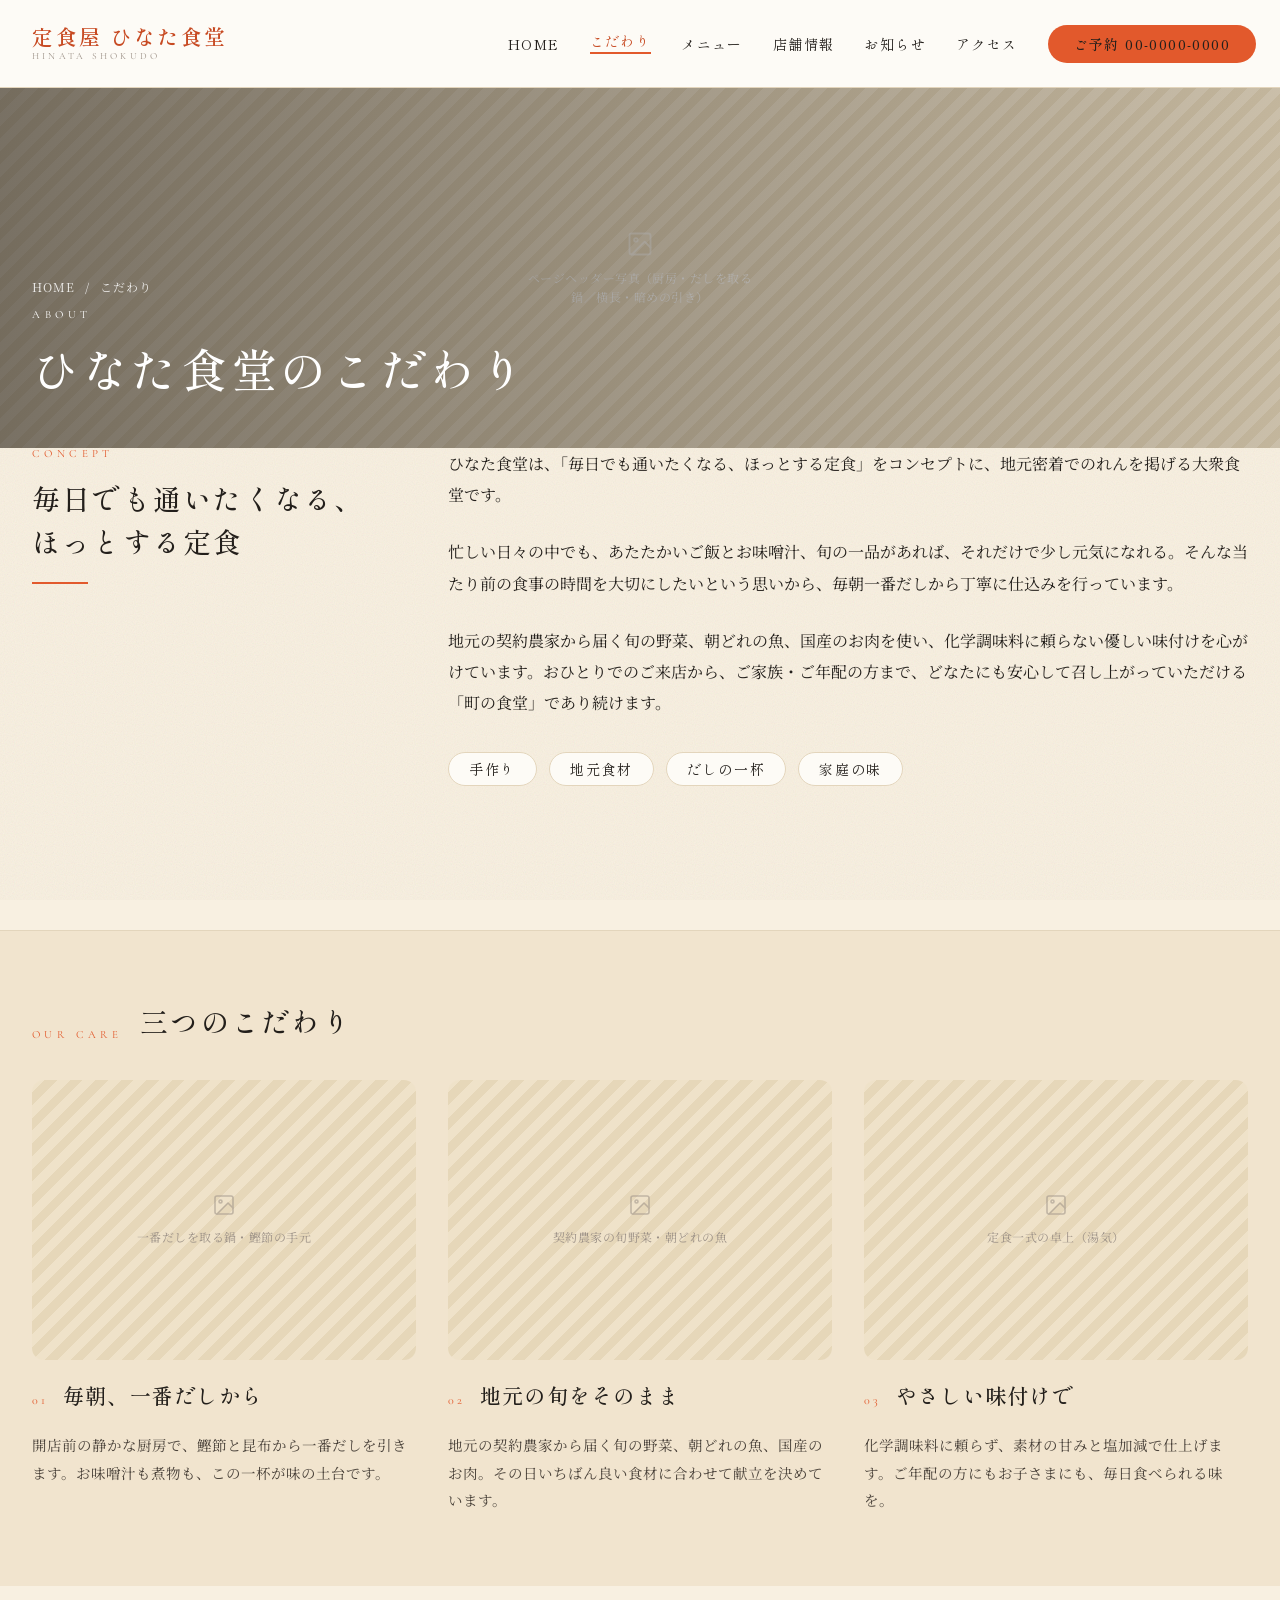
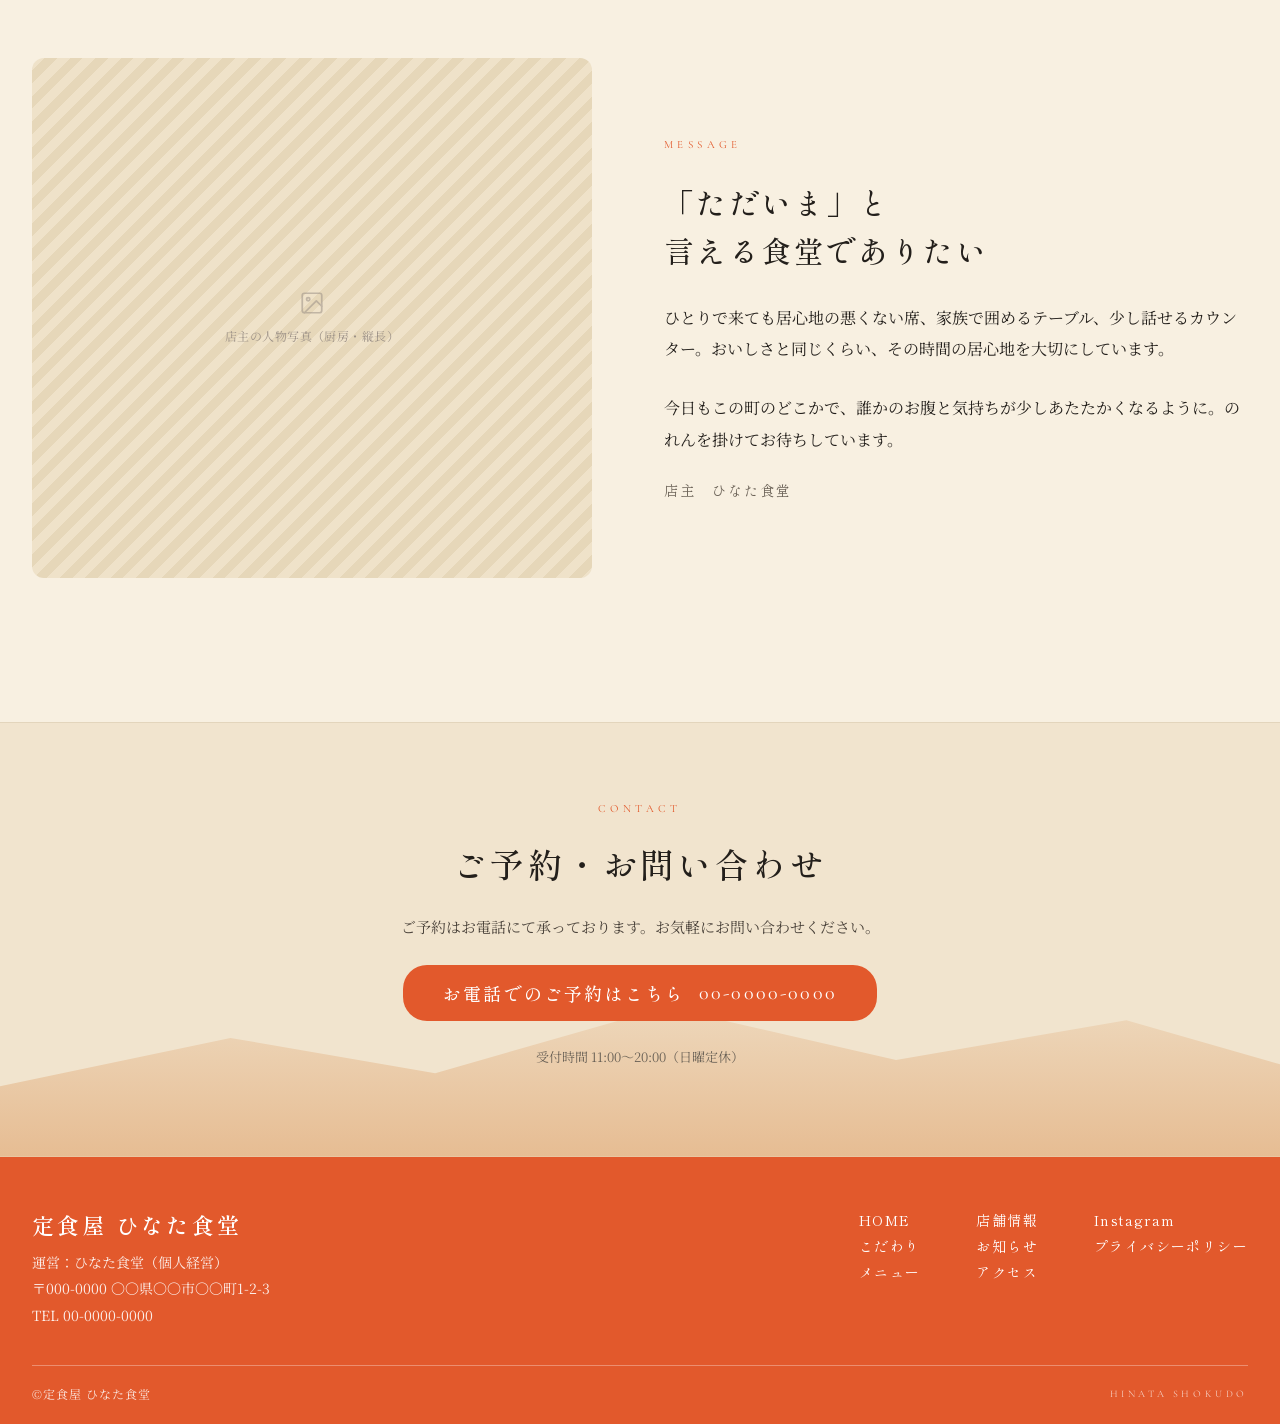
==== kodawari.html @ e48d6b8f "Add ひなた食堂 restaurant site with CLAUDE.md project guide Import the static HTML/CSS site generated via" ====
<!DOCTYPE html>
<html lang="ja">
<head>
<meta charset="utf-8">
<meta name="viewport" content="width=device-width, initial-scale=1">
<title>こだわり | 定食屋 ひなた食堂</title>
<meta name="description" content="ひなた食堂のこだわり。毎朝の一番だし、地元の契約農家から届く旬の野菜や朝どれの魚、化学調味料に頼らないやさしい味付け。店主のメッセージもご紹介します。">
<meta property="og:title" content="こだわり | 定食屋 ひなた食堂">
<meta property="og:description" content="地元食材とだしにこだわった、家庭の味の定食屋のこだわりをご紹介します。">
<link rel="preconnect" href="https://fonts.googleapis.com">
<link rel="preconnect" href="https://fonts.gstatic.com" crossorigin>
<link href="https://fonts.googleapis.com/css2?family=Shippori+Mincho:wght@400;500;600;700&family=Noto+Serif+JP:wght@300;400;500;600&family=Cormorant+Garamond:ital,wght@0,300;0,400;0,500;1,400&display=swap" rel="stylesheet">
<link rel="stylesheet" href="styles.css">
</head>
<body>
<div class="texture" aria-hidden="true"></div>
<div class="page">

  <header class="site-header">
    <div class="brand">
      <span class="brand__name">定食屋 ひなた食堂</span>
      <span class="brand__romaji">HINATA SHOKUDO</span>
    </div>
    <nav class="main-nav" aria-label="グローバルナビゲーション">
      <a href="index.html">HOME</a>
      <a href="kodawari.html" class="is-active" aria-current="page">こだわり</a>
      <a href="menu.html">メニュー</a>
      <a href="shop.html">店舗情報</a>
      <a href="news.html">お知らせ</a>
      <a href="shop.html#access">アクセス</a>
      <a href="tel:00-0000-0000" class="btn-reserve">ご予約 00-0000-0000</a>
    </nav>
  </header>

  <section class="page-hero">
    <div class="page-hero__media">
      <div class="img-slot img-slot--dark" role="img" aria-label="ページヘッダー写真（厨房・だしを取る鍋／横長・暗めの引き）">
        <svg width="28" height="28" viewBox="0 0 24 24" fill="none" stroke="currentColor" stroke-width="1.6" stroke-linecap="round" stroke-linejoin="round"><rect x="3" y="3" width="18" height="18" rx="2"/><circle cx="8.5" cy="8.5" r="1.5"/><path d="m21 15-5-5L5 21"/></svg>
        <span class="img-slot__caption">ページヘッダー写真（厨房・だしを取る鍋／横長・暗めの引き）</span>
      </div>
    </div>
    <div class="page-hero__scrim"></div>
    <div class="page-hero__content">
      <nav class="breadcrumb" aria-label="パンくずリスト">
        <a href="index.html">HOME</a><span>/</span><span>こだわり</span>
      </nav>
      <span class="page-hero__eyebrow">ABOUT</span>
      <h1 class="page-hero__title">ひなた食堂のこだわり</h1>
    </div>
  </section>

  <main>
    <section class="section--plain section--top" aria-labelledby="concept-heading">
      <div class="concept">
        <div class="concept__aside">
          <span class="eyebrow">CONCEPT</span>
          <h2 id="concept-heading">毎日でも通いたくなる、<br>ほっとする定食</h2>
          <span class="concept__divider"></span>
        </div>
        <div class="concept__body">
          <p>ひなた食堂は、「毎日でも通いたくなる、ほっとする定食」をコンセプトに、地元密着でのれんを掲げる大衆食堂です。</p>
          <p>忙しい日々の中でも、あたたかいご飯とお味噌汁、旬の一品があれば、それだけで少し元気になれる。そんな当たり前の食事の時間を大切にしたいという思いから、毎朝一番だしから丁寧に仕込みを行っています。</p>
          <p>地元の契約農家から届く旬の野菜、朝どれの魚、国産のお肉を使い、化学調味料に頼らない優しい味付けを心がけています。おひとりでのご来店から、ご家族・ご年配の方まで、どなたにも安心して召し上がっていただける「町の食堂」であり続けます。</p>
          <div class="tag-row">
            <span class="tag">手作り</span>
            <span class="tag">地元食材</span>
            <span class="tag">だしの一杯</span>
            <span class="tag">家庭の味</span>
          </div>
        </div>
      </div>
    </section>

    <section class="section--band" aria-labelledby="care-heading">
      <div class="section-head">
        <div class="section-head__label-group">
          <span class="eyebrow">OUR CARE</span>
          <h2 id="care-heading">三つのこだわり</h2>
        </div>
      </div>
      <div class="care-grid">
        <article class="care-card">
          <div class="care-card__media">
            <div class="img-slot" role="img" aria-label="一番だしを取る鍋・鰹節の手元">
              <svg width="24" height="24" viewBox="0 0 24 24" fill="none" stroke="currentColor" stroke-width="1.6" stroke-linecap="round" stroke-linejoin="round"><rect x="3" y="3" width="18" height="18" rx="2"/><circle cx="8.5" cy="8.5" r="1.5"/><path d="m21 15-5-5L5 21"/></svg>
              <span class="img-slot__caption">一番だしを取る鍋・鰹節の手元</span>
            </div>
          </div>
          <div class="care-card__head">
            <span class="care-card__no">01</span>
            <h3 class="care-card__title">毎朝、一番だしから</h3>
          </div>
          <p class="care-card__desc">開店前の静かな厨房で、鰹節と昆布から一番だしを引きます。お味噌汁も煮物も、この一杯が味の土台です。</p>
        </article>
        <article class="care-card">
          <div class="care-card__media">
            <div class="img-slot" role="img" aria-label="契約農家の旬野菜・朝どれの魚">
              <svg width="24" height="24" viewBox="0 0 24 24" fill="none" stroke="currentColor" stroke-width="1.6" stroke-linecap="round" stroke-linejoin="round"><rect x="3" y="3" width="18" height="18" rx="2"/><circle cx="8.5" cy="8.5" r="1.5"/><path d="m21 15-5-5L5 21"/></svg>
              <span class="img-slot__caption">契約農家の旬野菜・朝どれの魚</span>
            </div>
          </div>
          <div class="care-card__head">
            <span class="care-card__no">02</span>
            <h3 class="care-card__title">地元の旬をそのまま</h3>
          </div>
          <p class="care-card__desc">地元の契約農家から届く旬の野菜、朝どれの魚、国産のお肉。その日いちばん良い食材に合わせて献立を決めています。</p>
        </article>
        <article class="care-card">
          <div class="care-card__media">
            <div class="img-slot" role="img" aria-label="定食一式の卓上（湯気）">
              <svg width="24" height="24" viewBox="0 0 24 24" fill="none" stroke="currentColor" stroke-width="1.6" stroke-linecap="round" stroke-linejoin="round"><rect x="3" y="3" width="18" height="18" rx="2"/><circle cx="8.5" cy="8.5" r="1.5"/><path d="m21 15-5-5L5 21"/></svg>
              <span class="img-slot__caption">定食一式の卓上（湯気）</span>
            </div>
          </div>
          <div class="care-card__head">
            <span class="care-card__no">03</span>
            <h3 class="care-card__title">やさしい味付けで</h3>
          </div>
          <p class="care-card__desc">化学調味料に頼らず、素材の甘みと塩加減で仕上げます。ご年配の方にもお子さまにも、毎日食べられる味を。</p>
        </article>
      </div>
    </section>

    <section class="section--plain" aria-labelledby="message-heading">
      <div class="owner-section">
        <div class="owner-section__media">
          <div class="img-slot" role="img" aria-label="店主の人物写真（厨房・縦長）">
            <svg width="26" height="26" viewBox="0 0 24 24" fill="none" stroke="currentColor" stroke-width="1.6" stroke-linecap="round" stroke-linejoin="round"><rect x="3" y="3" width="18" height="18" rx="2"/><circle cx="8.5" cy="8.5" r="1.5"/><path d="m21 15-5-5L5 21"/></svg>
            <span class="img-slot__caption">店主の人物写真（厨房・縦長）</span>
          </div>
        </div>
        <div class="owner-section__body">
          <span class="eyebrow">MESSAGE</span>
          <h2 id="message-heading">「ただいま」と<br>言える食堂でありたい</h2>
          <p>ひとりで来ても居心地の悪くない席、家族で囲めるテーブル、少し話せるカウンター。おいしさと同じくらい、その時間の居心地を大切にしています。</p>
          <p>今日もこの町のどこかで、誰かのお腹と気持ちが少しあたたかくなるように。のれんを掛けてお待ちしています。</p>
          <span class="owner-section__signature">店主　ひなた食堂</span>
        </div>
      </div>
    </section>

    <section class="contact-section" aria-labelledby="contact-heading">
      <div class="contact-section__ridge"></div>
      <div class="contact-section__inner">
        <span class="eyebrow">CONTACT</span>
        <h2 id="contact-heading">ご予約・お問い合わせ</h2>
        <p>ご予約はお電話にて承っております。お気軽にお問い合わせください。</p>
        <a href="tel:00-0000-0000" class="btn-call">お電話でのご予約はこちら<span>00-0000-0000</span></a>
        <span class="contact-section__hours">受付時間 11:00〜20:00（日曜定休）</span>
      </div>
    </section>
  </main>

  <footer class="site-footer">
    <div class="site-footer__top">
      <div class="site-footer__brand">
        <span class="site-footer__brand-name">定食屋 ひなた食堂</span>
        <p class="site-footer__address">運営：ひなた食堂（個人経営）<br>〒000-0000 〇〇県〇〇市〇〇町1-2-3<br>TEL 00-0000-0000</p>
      </div>
      <div class="site-footer__nav-group">
        <nav class="site-footer__nav" aria-label="フッターナビゲーション1">
          <a href="index.html">HOME</a>
          <a href="kodawari.html">こだわり</a>
          <a href="menu.html">メニュー</a>
        </nav>
        <nav class="site-footer__nav" aria-label="フッターナビゲーション2">
          <a href="shop.html">店舗情報</a>
          <a href="news.html">お知らせ</a>
          <a href="shop.html#access">アクセス</a>
        </nav>
        <nav class="site-footer__nav" aria-label="フッターナビゲーション3">
          <a href="https://instagram.com/hinata_shokudo">Instagram</a>
          <a href="privacy-policy.html">プライバシーポリシー</a>
        </nav>
      </div>
    </div>
    <div class="site-footer__bottom">
      <span class="site-footer__copyright">©定食屋 ひなた食堂</span>
      <span class="site-footer__romaji">HINATA SHOKUDO</span>
    </div>
  </footer>

</div>
</body>
</html>
---- styles.css ----
:root{
  --color-primary:#E2592C;
  --color-primary-dark:#C74A22;
  --color-secondary:#D98C4A;
  --color-bg:#F1E4CE;
  --color-bg-light:#F8F0E1;
  --color-surface:#FDFBF6;
  --color-text:#231F1B;
  --color-text-body:#4a423a;
  --color-text-muted:#6b6257;
  --color-text-faint:#9C9187;
  --color-border:#E3D5BC;
  --font-mincho:"Shippori Mincho","Noto Serif JP","Hiragino Mincho ProN",serif;
  --font-serif:"Noto Serif JP","Hiragino Mincho ProN",serif;
  --font-garamond:"Cormorant Garamond","EB Garamond",serif;
}
*{box-sizing:border-box}
html{-webkit-text-size-adjust:100%}
body{
  margin:0;
  background:var(--color-bg-light);
  font-family:var(--font-serif);
  color:var(--color-text);
  -webkit-font-smoothing:antialiased;
}
a{color:var(--color-primary-dark);text-decoration:none}
a:hover{color:var(--color-primary)}
img{max-width:100%;display:block}
h1,h2,h3,p,dl,dd{margin:0}

.texture{
  position:fixed;
  inset:0;
  z-index:0;
  opacity:.4;
  pointer-events:none;
  mix-blend-mode:multiply;
  background-image:url('data:image/svg+xml;utf8,<svg xmlns=%22http://www.w3.org/2000/svg%22 width=%22140%22 height=%22140%22><filter id=%22n%22><feTurbulence type=%22fractalNoise%22 baseFrequency=%220.9%22 numOctaves=%222%22/></filter><rect width=%22140%22 height=%22140%22 filter=%22url(%23n)%22 opacity=%220.26%22/></svg>');
}
.page{position:relative;z-index:1}

/* ── Image placeholder ─────────────────────────────────────────── */
.img-slot{
  position:relative;
  width:100%;
  height:100%;
  display:flex;
  flex-direction:column;
  align-items:center;
  justify-content:center;
  gap:10px;
  text-align:center;
  padding:16px;
  background:repeating-linear-gradient(135deg,#EFE2C9 0 9px,#E6D7B9 9px 18px);
  color:var(--color-text-faint);
}
.img-slot svg{opacity:.55}
.img-slot__caption{
  font:400 12px/1.6 var(--font-serif);
  letter-spacing:.04em;
  max-width:230px;
}
.img-slot--dark{color:rgba(255,255,255,.92)}
.img-slot--dark .img-slot__caption{color:rgba(255,255,255,.92)}

/* ── Header ─────────────────────────────────────────────────────── */
.site-header{
  position:relative;
  display:flex;
  align-items:center;
  justify-content:space-between;
  min-height:88px;
  padding:14px 24px 14px 32px;
  background:var(--color-surface);
  border-bottom:1px solid var(--color-border);
  flex-wrap:wrap;
  gap:16px;
}
.brand{display:flex;flex-direction:column;gap:5px}
.brand__name{font:600 21px/1 var(--font-mincho);color:var(--color-primary-dark);letter-spacing:.12em}
.brand__romaji{font:400 9.5px/1 var(--font-garamond);color:var(--color-text-faint);letter-spacing:.34em}

.main-nav{
  display:flex;
  align-items:center;
  flex-wrap:wrap;
  gap:22px 30px;
  font:400 14px/1 var(--font-mincho);
  color:var(--color-text);
  letter-spacing:.1em;
}
.main-nav a{color:var(--color-text)}
.main-nav a.is-active{
  color:var(--color-primary-dark);
  padding-bottom:4px;
  border-bottom:2px solid var(--color-primary);
}
.btn-reserve{
  display:inline-flex;
  align-items:center;
  padding:12px 26px;
  border-radius:24px;
  background:var(--color-primary);
  color:#fff;
  font:500 14px/1 var(--font-mincho);
  letter-spacing:.1em;
  transition:background .15s;
}
.btn-reserve:hover{background:var(--color-primary-dark);color:#fff}

/* ── Page header / sub-page hero ──────────────────────────────────── */
.page-hero{
  position:relative;
  height:360px;
  overflow:hidden;
  background:var(--color-bg);
}
.page-hero__media{position:absolute;inset:0}
.page-hero__scrim{
  position:absolute;inset:0;pointer-events:none;
  background:linear-gradient(to right,rgba(35,31,27,.58),rgba(35,31,27,.18));
}
.page-hero__content{
  position:relative;
  z-index:1;
  height:100%;
  display:flex;
  flex-direction:column;
  justify-content:flex-end;
  gap:16px;
  padding:0 32px 48px;
}
.breadcrumb{
  display:flex;align-items:center;gap:10px;
  font:400 12px/1 var(--font-serif);
  color:rgba(255,255,255,.85);
  letter-spacing:.08em;
}
.breadcrumb a{color:rgba(255,255,255,.85)}
.breadcrumb a:hover{color:#fff}
.page-hero__eyebrow{
  font:400 11px/1 var(--font-garamond);
  color:#fff;
  letter-spacing:.42em;
}
.page-hero__title{
  font:500 clamp(30px,5vw,46px)/1.4 var(--font-mincho);
  color:#fff;
  letter-spacing:.08em;
}

/* ── Home hero (split layout) ─────────────────────────────────────── */
.home-hero{
  position:relative;
  display:grid;
  grid-template-columns:1fr 1fr;
  min-height:560px;
}
.home-hero__content{
  padding:88px 56px 80px 32px;
  display:flex;
  flex-direction:column;
  justify-content:center;
  gap:28px;
}
.home-hero__badge{
  display:inline-flex;
  align-self:flex-start;
  padding:6px 14px;
  background:var(--color-primary);
  color:#fff;
  font:500 12px/1 var(--font-mincho);
  letter-spacing:.18em;
}
.home-hero__title{
  font:500 clamp(30px,4.2vw,48px)/1.42 var(--font-mincho);
  color:var(--color-text);
  letter-spacing:.06em;
}
.home-hero__lead{font:400 17px/1.9 var(--font-serif);color:var(--color-text-body);letter-spacing:.02em}
.home-hero__actions{display:flex;align-items:center;flex-wrap:wrap;gap:20px;padding-top:6px}
.home-hero__hours{font:400 13px/1.8 var(--font-serif);color:var(--color-text-muted)}
.home-hero__media{position:relative;min-height:320px}
.btn-pill{
  display:inline-flex;align-items:center;
  padding:14px 30px;border-radius:24px;
  background:var(--color-primary);color:#fff;
  font:500 15px/1 var(--font-mincho);letter-spacing:.1em;
  transition:background .15s;
}
.btn-pill:hover{background:var(--color-primary-dark);color:#fff}

/* ── Shared section layout ────────────────────────────────────────── */
.section{padding:72px 32px 0;max-width:1440px;margin:0 auto}
.section--band{
  margin-top:72px;
  padding:72px 32px;
  background:var(--color-bg);
  border-top:1px solid var(--color-border);
}
.section--plain{padding:72px 32px;max-width:1440px;margin:0 auto}
.section--plain.section--top{padding-top:0}
.section-head{
  display:flex;
  align-items:flex-end;
  justify-content:space-between;
  flex-wrap:wrap;
  gap:16px 24px;
  margin:0 0 40px;
}
.section-head__label-group{display:flex;align-items:flex-end;gap:18px;flex-wrap:wrap}
.eyebrow{
  font:400 11px/1 var(--font-garamond);
  color:var(--color-primary);
  letter-spacing:.4em;
}
.section-head h2{
  font:500 28px/1.3 var(--font-mincho);
  color:var(--color-text);
  letter-spacing:.08em;
}
.section-head__note{font:400 13px/1.8 var(--font-serif);color:var(--color-text-muted)}
.note{margin:28px 0 0;font:400 13px/1.9 var(--font-serif);color:var(--color-text-muted)}

.tag-row{display:flex;flex-wrap:wrap;gap:12px;padding-top:8px}
.tag{
  padding:9px 20px;
  border:1px solid var(--color-border);
  border-radius:24px;
  background:var(--color-surface);
  font:400 14px/1 var(--font-mincho);
  color:var(--color-text);
  letter-spacing:.12em;
}

/* ── Menu cards (horizontal, used on the Menu page) ───────────────── */
.menu-grid{
  display:grid;
  grid-template-columns:repeat(2,1fr);
  gap:32px 28px;
  padding-bottom:56px;
}
.menu-card{
  display:grid;
  grid-template-columns:260px 1fr;
  gap:24px;
  align-items:center;
  padding:22px;
  background:var(--color-surface);
  border:1px solid var(--color-border);
  border-radius:12px;
}
.menu-card__media{position:relative;height:210px;border-radius:8px;overflow:hidden}
.menu-card__body{display:flex;flex-direction:column;gap:12px}
.menu-card__no{font:400 10px/1 var(--font-garamond);color:var(--color-text-faint);letter-spacing:.3em}
.menu-card__name{font:500 21px/1.5 var(--font-mincho);color:var(--color-text);letter-spacing:.06em}
.menu-card__desc{font:400 14.5px/1.9 var(--font-serif);color:var(--color-text-body)}
.menu-card__price{font:600 24px/1 var(--font-mincho);color:var(--color-primary-dark)}

/* ── Promo cards (vertical, used on the Home page) ────────────────── */
.promo-grid{display:grid;grid-template-columns:repeat(4,1fr);gap:24px}
.promo-card{
  display:flex;flex-direction:column;
  background:var(--color-surface);
  border:1px solid var(--color-border);
  border-radius:12px;
  overflow:hidden;
}
.promo-card__media{position:relative;height:196px}
.promo-card__body{padding:22px 22px 26px;display:flex;flex-direction:column;gap:12px;flex:1}
.promo-card__no{font:400 10px/1 var(--font-garamond);color:var(--color-text-faint);letter-spacing:.3em}
.promo-card__name{font:500 19px/1.5 var(--font-mincho);color:var(--color-text);letter-spacing:.06em}
.promo-card__desc{font:400 13.5px/1.85 var(--font-serif);color:var(--color-text-body);flex:1}
.promo-card__price{font:600 20px/1 var(--font-mincho);color:var(--color-primary-dark)}

/* ── Media / press cards (Home #media) ────────────────────────────── */
.media-grid{display:grid;grid-template-columns:repeat(3,1fr);gap:28px}
.media-card{
  display:grid;grid-template-columns:150px 1fr;gap:20px;align-items:center;
  padding:20px;background:var(--color-surface);border:1px solid var(--color-border);
  border-radius:12px;color:var(--color-text);transition:border-color .15s;
}
.media-card:hover{border-color:var(--color-primary);color:var(--color-text)}
.media-card__thumb{position:relative;height:112px;border-radius:8px;overflow:hidden}
.media-card__body{display:flex;flex-direction:column;gap:10px}
.media-card__no{font:400 10px/1 var(--font-garamond);color:var(--color-text-faint);letter-spacing:.3em}
.media-card__title{font:500 16px/1.5 var(--font-mincho);letter-spacing:.04em;color:var(--color-text)}
.media-card__desc{font:400 13px/1.8 var(--font-serif);color:var(--color-text-body)}

/* ── A la carte (Menu page) ───────────────────────────────────────── */
.alacarte{display:grid;grid-template-columns:1fr 400px;gap:56px;align-items:start}
.alacarte__list{display:flex;flex-direction:column;gap:32px}
.price-list{display:grid;grid-template-columns:1fr auto;column-gap:24px}
.price-list dt,.price-list dd{
  padding:15px 0;border-top:1px solid var(--color-border);
  font:400 16px/1.6 var(--font-mincho);letter-spacing:.06em;
}
.price-list dt{color:var(--color-text)}
.price-list dd{font-weight:600;color:var(--color-primary-dark)}
.price-list dt:last-of-type,.price-list dd:last-of-type{border-bottom:1px solid var(--color-border)}
.alacarte__media{position:relative;height:440px;border-radius:12px;overflow:hidden}

/* ── Concept (Kodawari) ───────────────────────────────────────────── */
.concept{display:grid;grid-template-columns:360px 1fr;gap:56px}
.concept__aside{display:flex;flex-direction:column;gap:18px}
.concept__aside h2{font:500 28px/1.55 var(--font-mincho);color:var(--color-text);letter-spacing:.08em}
.concept__divider{width:56px;height:2px;background:var(--color-primary)}
.concept__body{display:flex;flex-direction:column;gap:26px;max-width:900px}
.concept__body p{font:400 16px/1.95 var(--font-serif);color:var(--color-text)}

/* ── Care / three commitments (Kodawari) ──────────────────────────── */
.care-grid{display:grid;grid-template-columns:repeat(3,1fr);gap:32px}
.care-card{display:flex;flex-direction:column;gap:20px}
.care-card__media{position:relative;height:280px;border-radius:12px;overflow:hidden}
.care-card__head{display:flex;align-items:baseline;gap:14px}
.care-card__no{font:400 12px/1 var(--font-garamond);color:var(--color-primary);letter-spacing:.28em}
.care-card__title{font:500 21px/1.5 var(--font-mincho);color:var(--color-text);letter-spacing:.06em}
.care-card__desc{font:400 14.5px/1.9 var(--font-serif);color:var(--color-text-body)}

/* ── Owner message (Kodawari) ─────────────────────────────────────── */
.owner-section{display:grid;grid-template-columns:560px 1fr;gap:72px;align-items:center}
.owner-section__media{position:relative;height:520px;border-radius:12px;overflow:hidden}
.owner-section__body{display:flex;flex-direction:column;gap:28px}
.owner-section__body h2{font:500 30px/1.6 var(--font-mincho);color:var(--color-text);letter-spacing:.08em}
.owner-section__body p{font:400 16px/1.95 var(--font-serif);color:var(--color-text)}
.owner-section__signature{font:400 14px/1 var(--font-mincho);color:var(--color-text-muted);letter-spacing:.14em}

/* ── Shop info table + photos ──────────────────────────────────────── */
.info-section{display:grid;grid-template-columns:1fr 520px;gap:56px;align-items:start}
.info-section__col{display:flex;flex-direction:column;gap:32px}
.info-table{display:grid;grid-template-columns:150px 1fr}
.info-table dt{
  padding:18px 0;border-top:1px solid var(--color-border);
  font:500 14px/1.7 var(--font-mincho);color:var(--color-text-muted);letter-spacing:.12em;
}
.info-table dd{
  padding:18px 0;border-top:1px solid var(--color-border);
  font:400 15px/1.8 var(--font-serif);color:var(--color-text);
}
.info-table dt:last-of-type,.info-table dd:last-of-type{border-bottom:1px solid var(--color-border)}
.photo-grid{display:grid;grid-template-columns:1fr 1fr;gap:16px}
.photo-tile{position:relative;height:250px;border-radius:12px;overflow:hidden}
.photo-tile--wide{grid-column:1 / -1}

/* ── Access (Shop page) ───────────────────────────────────────────── */
.access-grid{display:grid;grid-template-columns:1fr 420px;gap:56px;align-items:start}
.access-map{position:relative;height:440px;border-radius:12px;overflow:hidden}
.access-detail{display:flex;flex-direction:column;gap:28px}
.access-detail__item{display:flex;flex-direction:column;gap:14px}
.access-detail__item h3{font:500 18px/1.6 var(--font-mincho);color:var(--color-text);letter-spacing:.08em}
.access-detail__item p{font:400 14.5px/1.9 var(--font-serif);color:var(--color-text-body)}
.access-hours{
  display:flex;flex-direction:column;gap:14px;padding:24px;
  background:var(--color-surface);border:1px solid var(--color-border);border-radius:12px;
}
.access-hours__label{font:500 14px/1 var(--font-mincho);color:var(--color-primary-dark);letter-spacing:.14em}
.access-hours p{font:400 14.5px/1.9 var(--font-serif);color:var(--color-text)}

/* ── News ──────────────────────────────────────────────────────────── */
.filter-tags{display:flex;align-items:center;flex-wrap:wrap;gap:12px;margin:0 0 40px}
.filter-tag{
  padding:9px 22px;border-radius:24px;border:1px solid var(--color-border);
  background:var(--color-surface);font:400 13.5px/1 var(--font-mincho);
  color:var(--color-text);letter-spacing:.12em;
}
.filter-tag.is-active{background:var(--color-primary);border-color:var(--color-primary);color:#fff}
.featured-article{
  display:grid;grid-template-columns:480px 1fr;gap:44px;align-items:center;
  margin:0 0 56px;padding:28px;background:var(--color-surface);
  border:1px solid var(--color-border);border-radius:12px;
}
.featured-article__media{position:relative;height:300px;border-radius:8px;overflow:hidden}
.featured-article__body{display:flex;flex-direction:column;gap:18px}
.featured-article__meta{display:flex;align-items:center;gap:16px}
.featured-article__date{font:400 12px/1 var(--font-garamond);color:var(--color-text-faint);letter-spacing:.24em}
.featured-article__tag{padding:5px 12px;background:var(--color-primary);color:#fff;font:500 11px/1 var(--font-mincho);letter-spacing:.14em}
.featured-article__title{font:500 26px/1.6 var(--font-mincho);color:var(--color-text);letter-spacing:.06em;word-break:keep-all}
.featured-article__body p{font:400 15px/1.9 var(--font-serif);color:var(--color-text-body)}
.featured-article__link{
  align-self:flex-start;font:500 14px/1 var(--font-mincho);letter-spacing:.14em;
  padding-bottom:6px;border-bottom:1px solid var(--color-primary);
}
.news-list{display:flex;flex-direction:column}
.news-row{
  display:grid;grid-template-columns:110px 130px 1fr auto;gap:20px;align-items:center;
  padding:24px 8px;border-top:1px solid var(--color-border);color:var(--color-text);
  transition:background .15s;
}
.news-row:last-child{border-bottom:1px solid var(--color-border)}
.news-row:hover{background:var(--color-surface);color:var(--color-text)}
.news-row__date{font:400 12px/1 var(--font-garamond);color:var(--color-text-faint);letter-spacing:.24em}
.news-row__tag{
  justify-self:start;padding:5px 12px;border:1px solid var(--color-border);
  font:400 11px/1 var(--font-mincho);color:var(--color-text-muted);letter-spacing:.14em;
}
.news-row__title{font:400 16px/1.7 var(--font-mincho);letter-spacing:.04em}
.news-row__cta{font:400 13px/1 var(--font-garamond);color:var(--color-primary-dark);letter-spacing:.2em}
.pagination{display:flex;align-items:center;justify-content:center;gap:12px;margin:56px 0 0}
.pagination__item{
  width:40px;height:40px;border-radius:50%;display:flex;align-items:center;justify-content:center;
  font:500 14px/1 var(--font-garamond);border:1px solid var(--color-border);
  background:var(--color-surface);color:var(--color-text);transition:border-color .15s;
}
.pagination__item.is-active{background:var(--color-primary);border-color:var(--color-primary);color:#fff}
.pagination__item:hover{border-color:var(--color-primary)}
.pagination__next{margin-left:8px;font:400 12px/1 var(--font-garamond);color:var(--color-text-muted);letter-spacing:.24em}

/* ── Contact ───────────────────────────────────────────────────────── */
.contact-section{
  position:relative;
  margin-top:72px;
  padding:80px 32px 88px;
  background:var(--color-bg);
  border-top:1px solid var(--color-border);
  overflow:hidden;
}
.contact-section__ridge{
  position:absolute;left:0;right:0;bottom:0;height:220px;
  pointer-events:none;
  background:linear-gradient(to top,var(--color-secondary),rgba(241,228,206,0));
  clip-path:polygon(0 68%,18% 46%,34% 62%,52% 32%,70% 56%,88% 38%,100% 58%,100% 100%,0 100%);
  opacity:.45;
}
.contact-section__inner{
  position:relative;
  display:flex;flex-direction:column;align-items:center;gap:24px;text-align:center;
}
.contact-section h2{font:500 clamp(26px,4vw,34px)/1.5 var(--font-mincho);color:var(--color-text);letter-spacing:.1em}
.contact-section p{font:400 15px/1.9 var(--font-serif);color:var(--color-text-body)}
.btn-call{
  display:inline-flex;align-items:center;gap:14px;
  padding:18px 40px;border-radius:24px;
  background:var(--color-primary);color:#fff;
  font:500 18px/1 var(--font-mincho);letter-spacing:.12em;
  transition:background .15s;
}
.btn-call:hover{background:var(--color-primary-dark);color:#fff}
.btn-call span{font:400 20px/1 var(--font-garamond)}
.contact-section__hours{font:400 13px/1.8 var(--font-serif);color:var(--color-text-muted)}

/* ── Footer ───────────────────────────────────────────────────────── */
.site-footer{
  position:relative;
  background:var(--color-primary);
  color:#fff;
  padding:56px 32px 24px;
}
.site-footer__top{
  display:flex;flex-wrap:wrap;gap:40px 48px;justify-content:space-between;
  padding-bottom:36px;
  border-bottom:1px solid rgba(255,255,255,.32);
}
.site-footer__brand{display:flex;flex-direction:column;gap:14px;max-width:360px}
.site-footer__brand-name{font:600 22px/1 var(--font-mincho);letter-spacing:.14em}
.site-footer__address{font:400 14px/1.9 var(--font-serif);color:rgba(255,255,255,.9)}
.site-footer__nav-group{display:flex;flex-wrap:wrap;gap:40px 56px}
.site-footer__nav{display:flex;flex-direction:column;gap:12px;font:400 14px/1 var(--font-mincho);letter-spacing:.1em}
.site-footer__nav a{color:#fff}
.site-footer__bottom{
  display:flex;align-items:center;justify-content:space-between;flex-wrap:wrap;gap:10px;
  padding-top:22px;
}
.site-footer__copyright{font:400 12px/1 var(--font-serif);color:rgba(255,255,255,.85);letter-spacing:.08em}
.site-footer__romaji{font:400 10px/1 var(--font-garamond);color:rgba(255,255,255,.7);letter-spacing:.36em}

/* ── Responsive ───────────────────────────────────────────────────── */
@media (max-width:1023px){
  .site-header{padding:14px 20px}
  .main-nav{gap:14px 20px;font-size:13px}
  .btn-reserve{padding:10px 18px;font-size:13px}
  .section,.contact-section,.section--plain{padding-left:20px;padding-right:20px}
  .section--band{padding-left:20px;padding-right:20px}
  .page-hero__content{padding:0 20px 40px}
  .home-hero{grid-template-columns:1fr}
  .home-hero__content{padding:56px 20px 40px}
  .home-hero__media{height:320px}
  .menu-card{grid-template-columns:1fr}
  .menu-card__media{height:220px}
  .promo-grid{grid-template-columns:repeat(2,1fr)}
  .media-grid{grid-template-columns:1fr}
  .alacarte{grid-template-columns:1fr}
  .alacarte__media{height:280px}
  .concept{grid-template-columns:1fr}
  .care-grid{grid-template-columns:1fr}
  .owner-section{grid-template-columns:1fr}
  .owner-section__media{height:320px}
  .info-section{grid-template-columns:1fr}
  .access-grid{grid-template-columns:1fr}
  .featured-article{grid-template-columns:1fr}
  .news-row{grid-template-columns:1fr;gap:8px;text-align:left}
}
@media (max-width:640px){
  .main-nav{font-size:12.5px;gap:10px 16px}
  .menu-grid{grid-template-columns:1fr}
  .promo-grid{grid-template-columns:1fr}
  .site-footer__top{gap:32px}
}
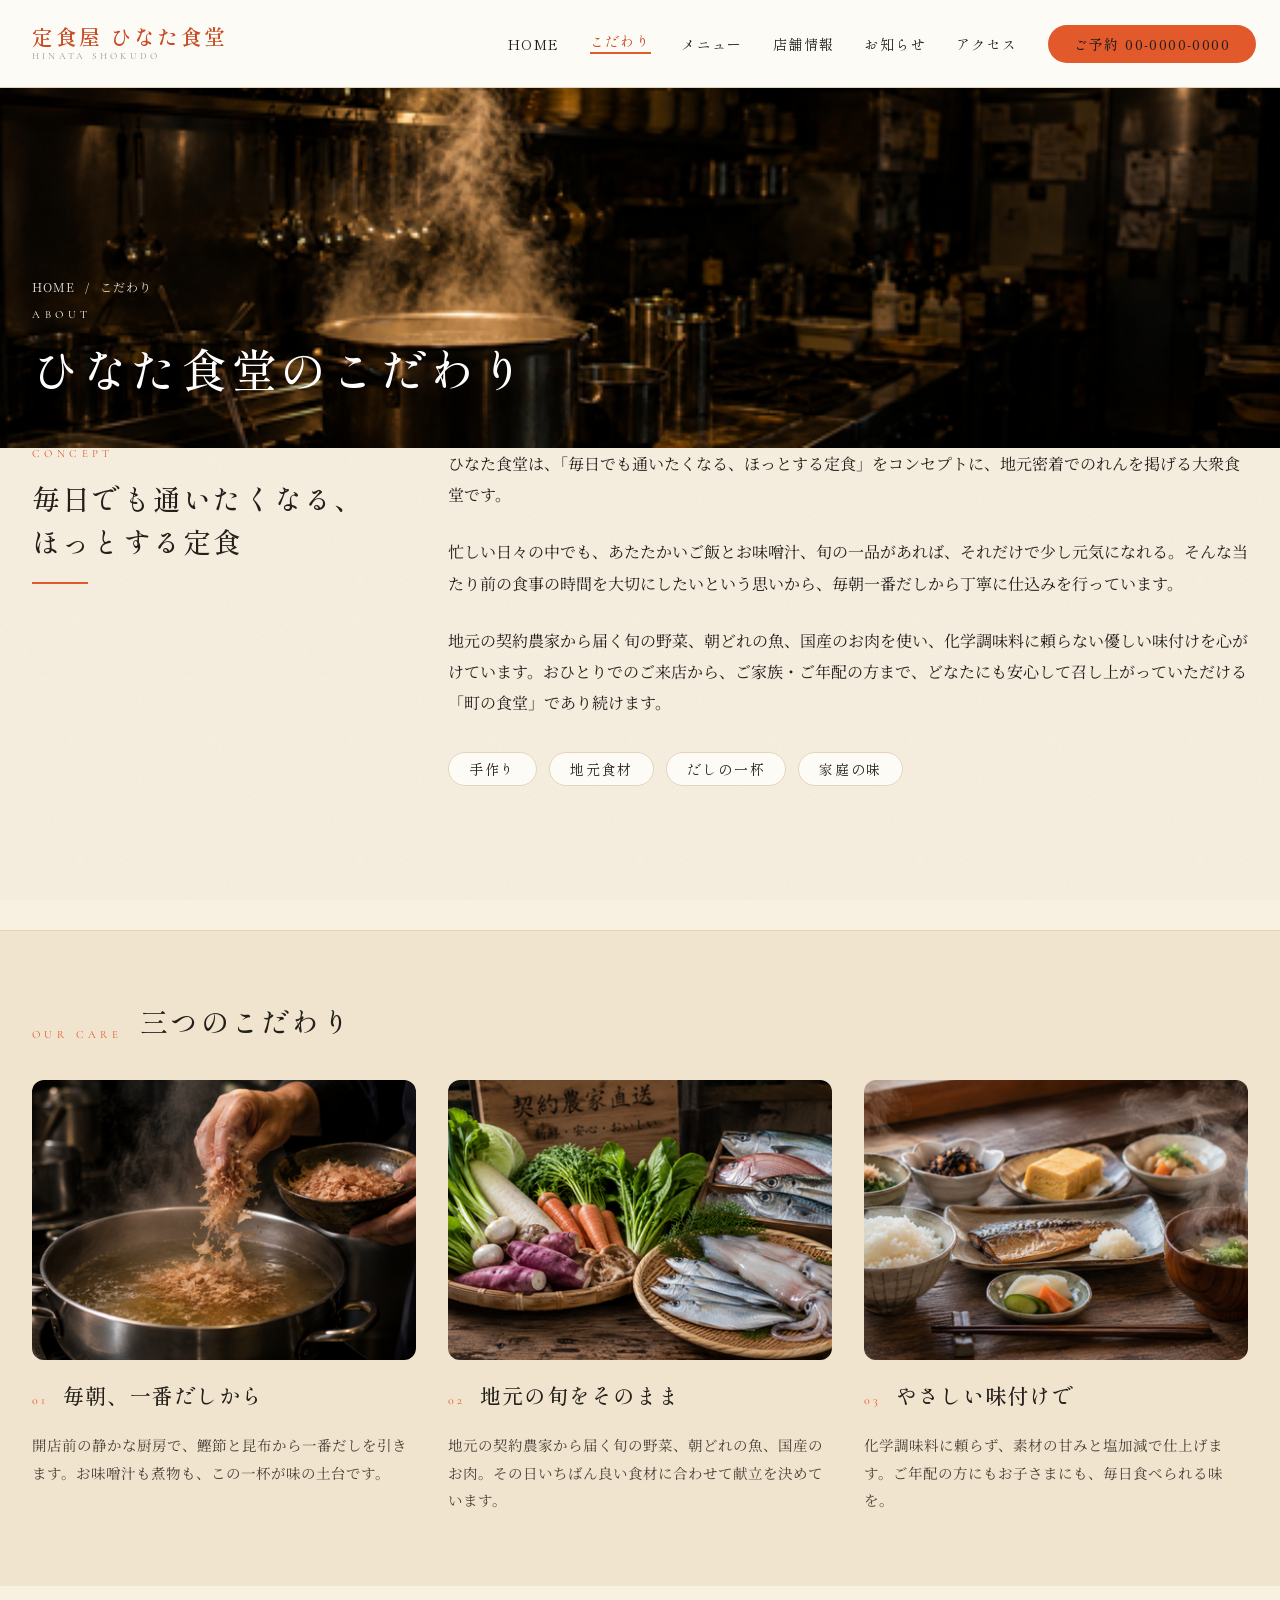
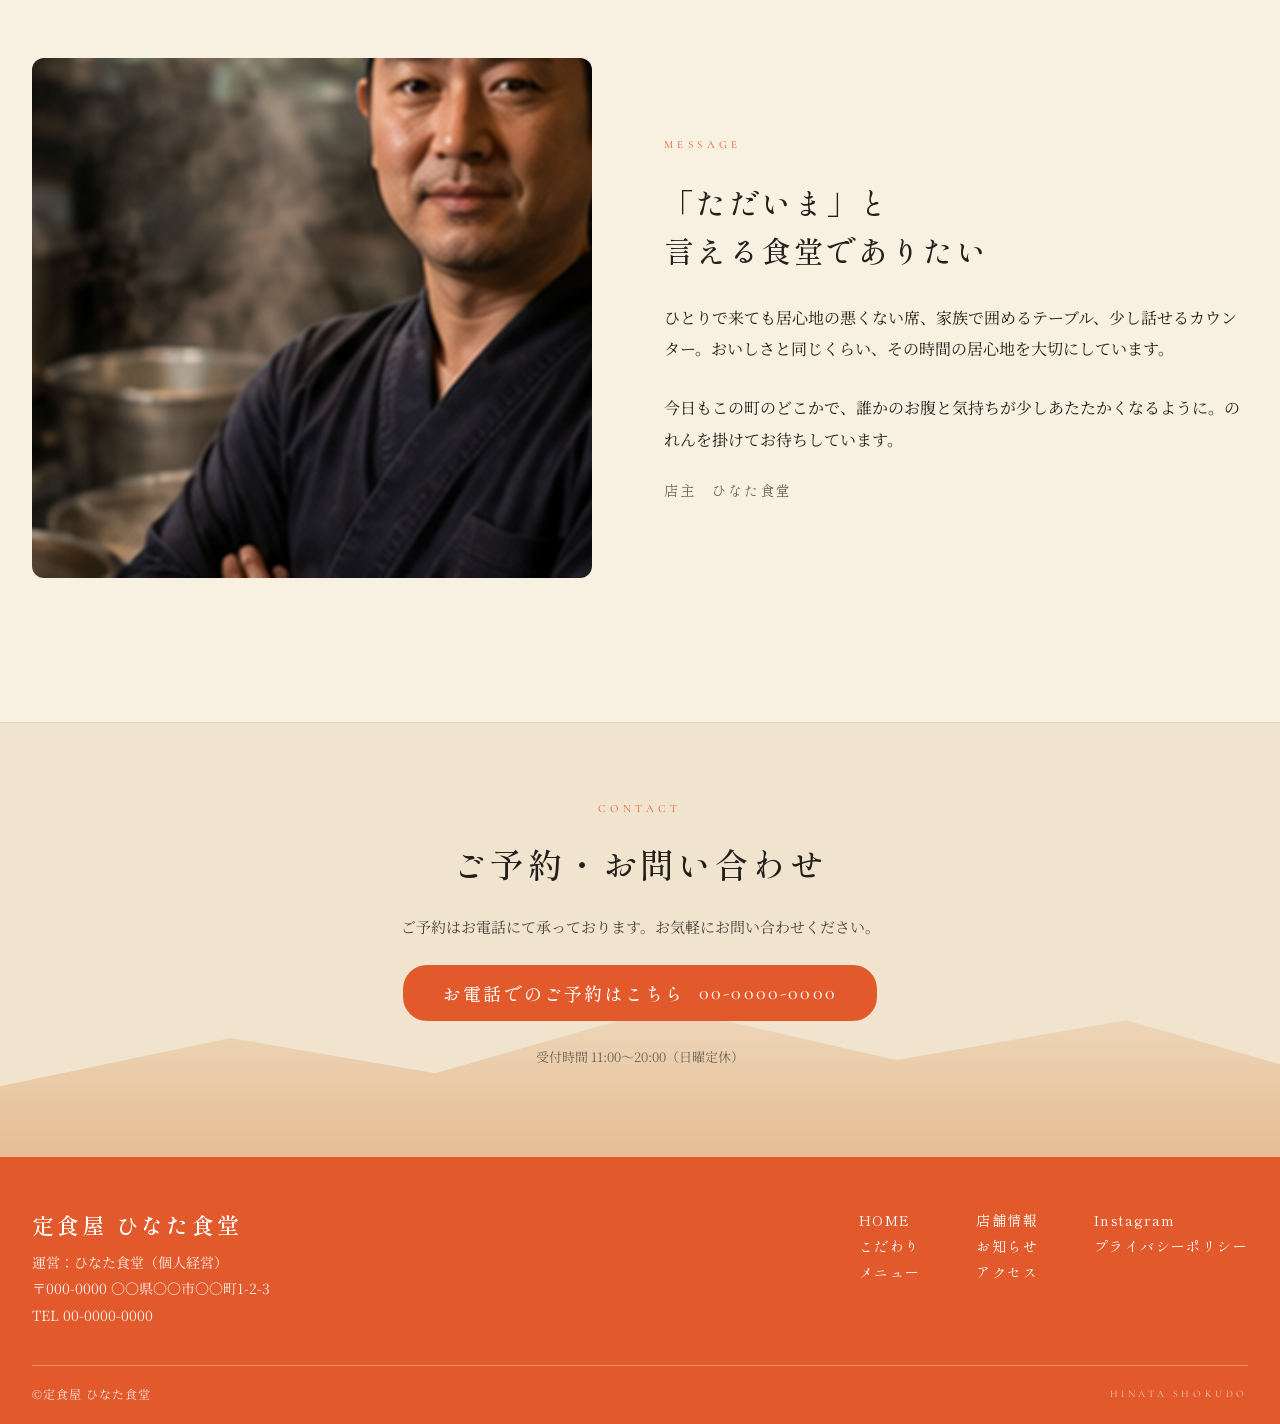
==== commit e86f9491: "Add remaining page photos and fix a site-wide placeholder z-index bug Wire in the last 13 generated " ====
--- a/kodawari.html
+++ b/kodawari.html
@@ -32,9 +32,36 @@
     </nav>
   </header>
 
+  <div class="mobile-header">
+    <div class="mobile-header__brand">
+      <span class="mobile-header__brand-name">定食屋 ひなた食堂</span>
+    </div>
+    <div class="mobile-header__bar">
+      <button type="button" class="menu-toggle" aria-expanded="false" aria-controls="mobile-nav">
+        <span class="menu-toggle__icon" aria-hidden="true"><span></span><span></span><span></span></span>
+        <span class="menu-toggle__label">メニュー</span>
+      </button>
+      <a href="tel:00-0000-0000" class="mobile-reserve">
+        <svg class="mobile-reserve__icon" aria-hidden="true" width="18" height="18" viewBox="0 0 24 24" fill="none" stroke="currentColor" stroke-width="1.6" stroke-linecap="round" stroke-linejoin="round"><path d="M6 2v7a2 2 0 0 0 4 0V2M8 9v13M16 2c-1.2 1.6-1.8 3.4-1.8 5.5S14.8 11 16 12v10"/></svg>
+        <span>ご予約</span>
+      </a>
+    </div>
+  </div>
+  <nav id="mobile-nav" class="mobile-nav" aria-label="モバイルナビゲーション" hidden>
+    <a href="index.html">HOME</a>
+    <a href="kodawari.html" class="is-active" aria-current="page">こだわり</a>
+    <a href="menu.html">メニュー</a>
+    <a href="shop.html">店舗情報</a>
+    <a href="news.html">お知らせ</a>
+    <a href="shop.html#access">アクセス</a>
+    <a href="tel:00-0000-0000" class="mobile-nav__tel">お電話でのご予約<span>00-0000-0000</span></a>
+  </nav>
+  <div class="mobile-nav-backdrop"></div>
+
   <section class="page-hero">
     <div class="page-hero__media">
       <div class="img-slot img-slot--dark" role="img" aria-label="ページヘッダー写真（厨房・だしを取る鍋／横長・暗めの引き）">
+        <img src="images/kodawari-hero.png" alt="ページヘッダー写真（厨房・だしを取る鍋／横長・暗めの引き）" loading="lazy" onerror="this.remove()">
         <svg width="28" height="28" viewBox="0 0 24 24" fill="none" stroke="currentColor" stroke-width="1.6" stroke-linecap="round" stroke-linejoin="round"><rect x="3" y="3" width="18" height="18" rx="2"/><circle cx="8.5" cy="8.5" r="1.5"/><path d="m21 15-5-5L5 21"/></svg>
         <span class="img-slot__caption">ページヘッダー写真（厨房・だしを取る鍋／横長・暗めの引き）</span>
       </div>
@@ -82,6 +109,7 @@
         <article class="care-card">
           <div class="care-card__media">
             <div class="img-slot" role="img" aria-label="一番だしを取る鍋・鰹節の手元">
+              <img src="images/care-dashi.png" alt="一番だしを取る鍋・鰹節の手元" loading="lazy" onerror="this.remove()">
               <svg width="24" height="24" viewBox="0 0 24 24" fill="none" stroke="currentColor" stroke-width="1.6" stroke-linecap="round" stroke-linejoin="round"><rect x="3" y="3" width="18" height="18" rx="2"/><circle cx="8.5" cy="8.5" r="1.5"/><path d="m21 15-5-5L5 21"/></svg>
               <span class="img-slot__caption">一番だしを取る鍋・鰹節の手元</span>
             </div>
@@ -95,6 +123,7 @@
         <article class="care-card">
           <div class="care-card__media">
             <div class="img-slot" role="img" aria-label="契約農家の旬野菜・朝どれの魚">
+              <img src="images/care-ingredients.png" alt="契約農家の旬野菜・朝どれの魚" loading="lazy" onerror="this.remove()">
               <svg width="24" height="24" viewBox="0 0 24 24" fill="none" stroke="currentColor" stroke-width="1.6" stroke-linecap="round" stroke-linejoin="round"><rect x="3" y="3" width="18" height="18" rx="2"/><circle cx="8.5" cy="8.5" r="1.5"/><path d="m21 15-5-5L5 21"/></svg>
               <span class="img-slot__caption">契約農家の旬野菜・朝どれの魚</span>
             </div>
@@ -108,6 +137,7 @@
         <article class="care-card">
           <div class="care-card__media">
             <div class="img-slot" role="img" aria-label="定食一式の卓上（湯気）">
+              <img src="images/care-table.png" alt="定食一式の卓上（湯気）" loading="lazy" onerror="this.remove()">
               <svg width="24" height="24" viewBox="0 0 24 24" fill="none" stroke="currentColor" stroke-width="1.6" stroke-linecap="round" stroke-linejoin="round"><rect x="3" y="3" width="18" height="18" rx="2"/><circle cx="8.5" cy="8.5" r="1.5"/><path d="m21 15-5-5L5 21"/></svg>
               <span class="img-slot__caption">定食一式の卓上（湯気）</span>
             </div>
@@ -125,6 +155,7 @@
       <div class="owner-section">
         <div class="owner-section__media">
           <div class="img-slot" role="img" aria-label="店主の人物写真（厨房・縦長）">
+            <img src="images/owner.png" alt="店主の人物写真（厨房・縦長）" loading="lazy" onerror="this.remove()">
             <svg width="26" height="26" viewBox="0 0 24 24" fill="none" stroke="currentColor" stroke-width="1.6" stroke-linecap="round" stroke-linejoin="round"><rect x="3" y="3" width="18" height="18" rx="2"/><circle cx="8.5" cy="8.5" r="1.5"/><path d="m21 15-5-5L5 21"/></svg>
             <span class="img-slot__caption">店主の人物写真（厨房・縦長）</span>
           </div>
@@ -181,5 +212,6 @@
   </footer>
 
 </div>
+<script src="script.js" defer></script>
 </body>
 </html>
--- a/styles.css
+++ b/styles.css
@@ -54,6 +54,14 @@
   background:repeating-linear-gradient(135deg,#EFE2C9 0 9px,#E6D7B9 9px 18px);
   color:var(--color-text-faint);
 }
+.img-slot img{
+  position:absolute;
+  inset:0;
+  z-index:1;
+  width:100%;
+  height:100%;
+  object-fit:cover;
+}
 .img-slot svg{opacity:.55}
 .img-slot__caption{
   font:400 12px/1.6 var(--font-serif);
@@ -65,7 +73,9 @@
 
 /* ── Header ─────────────────────────────────────────────────────── */
 .site-header{
-  position:relative;
+  position:sticky;
+  top:0;
+  z-index:50;
   display:flex;
   align-items:center;
   justify-content:space-between;
@@ -108,6 +118,89 @@
 }
 .btn-reserve:hover{background:var(--color-primary-dark);color:#fff}
 
+/* ── Mobile header (shown only ≤767px; see media query below) ────────
+   Split fixed bar: left = surface + hamburger + "メニュー",
+   right = primary + fork icon + "ご予約". Logo sits in its own row,
+   independent from the split bar, per DESIGN.md §6. ────────────────── */
+.mobile-header{display:none}
+.mobile-header__brand{
+  display:flex;align-items:center;
+  height:40px;padding:0 20px;
+  background:var(--color-surface);
+  border-bottom:1px solid var(--color-border);
+}
+.mobile-header__brand-name{
+  font:600 15px/1 var(--font-mincho);
+  color:var(--color-primary-dark);
+  letter-spacing:.1em;
+}
+.mobile-header__bar{
+  display:grid;grid-template-columns:1fr 1fr;
+  height:56px;
+  border-bottom:1px solid var(--color-border);
+}
+.menu-toggle{
+  display:flex;align-items:center;justify-content:center;gap:10px;
+  height:100%;border:0;padding:0;
+  background:var(--color-surface);
+  color:var(--color-text);
+  font:400 13.5px/1 var(--font-mincho);letter-spacing:.1em;
+  -webkit-tap-highlight-color:transparent;
+}
+.menu-toggle__icon{display:flex;flex-direction:column;justify-content:space-between;width:20px;height:14px}
+.menu-toggle__icon span{display:block;height:2px;width:100%;background:var(--color-text);transition:transform .2s,opacity .2s}
+.menu-toggle[aria-expanded="true"] .menu-toggle__icon span:nth-child(1){transform:translateY(6px) rotate(45deg)}
+.menu-toggle[aria-expanded="true"] .menu-toggle__icon span:nth-child(2){opacity:0}
+.menu-toggle[aria-expanded="true"] .menu-toggle__icon span:nth-child(3){transform:translateY(-6px) rotate(-45deg)}
+.mobile-reserve{
+  display:flex;align-items:center;justify-content:center;gap:10px;
+  height:100%;
+  background:var(--color-primary);
+  color:#fff;
+  font:500 13.5px/1 var(--font-mincho);letter-spacing:.1em;
+}
+.mobile-reserve__icon{color:#fff}
+
+/* ── Mobile off-canvas nav panel ──────────────────────────────────── */
+.mobile-nav{
+  display:none;
+  position:fixed;left:0;right:0;top:96px;
+  z-index:45;
+  flex-direction:column;
+  max-height:calc(100vh - 96px);
+  overflow-y:auto;
+  background:var(--color-surface);
+  border-bottom:1px solid var(--color-border);
+  padding:8px 20px 28px;
+}
+.mobile-nav:not([hidden]){display:flex}
+.mobile-nav a{
+  padding:16px 4px;
+  border-top:1px solid var(--color-border);
+  font:400 16px/1 var(--font-mincho);
+  color:var(--color-text);letter-spacing:.08em;
+}
+.mobile-nav a.is-active{color:var(--color-primary-dark)}
+.mobile-nav__tel{
+  display:flex;align-items:baseline;gap:10px;
+  margin-top:20px;padding:16px 22px !important;
+  border-top:0 !important;
+  border-radius:24px;
+  background:var(--color-primary);color:#fff !important;
+  font:500 15px/1 var(--font-mincho) !important;
+  justify-content:center;
+}
+.mobile-nav__tel span{font:400 15px/1 var(--font-garamond)}
+.mobile-nav-backdrop{
+  display:none;
+  position:fixed;inset:0;z-index:44;
+  background:rgba(35,31,27,.4);
+}
+body.nav-open .mobile-nav-backdrop{display:block}
+@media (prefers-reduced-motion: reduce){
+  .menu-toggle__icon span{transition:none}
+}
+
 /* ── Page header / sub-page hero ──────────────────────────────────── */
 .page-hero{
   position:relative;
@@ -154,7 +247,10 @@
   position:relative;
   display:grid;
   grid-template-columns:1fr 1fr;
+  align-items:center;
   min-height:560px;
+  max-width:1440px;
+  margin:0 auto;
 }
 .home-hero__content{
   padding:88px 56px 80px 32px;
@@ -180,7 +276,8 @@
 .home-hero__lead{font:400 17px/1.9 var(--font-serif);color:var(--color-text-body);letter-spacing:.02em}
 .home-hero__actions{display:flex;align-items:center;flex-wrap:wrap;gap:20px;padding-top:6px}
 .home-hero__hours{font:400 13px/1.8 var(--font-serif);color:var(--color-text-muted)}
-.home-hero__media{position:relative;min-height:320px}
+.home-hero__media{position:relative;height:340px;margin:0 56px 0 0;border-radius:12px;overflow:hidden}
+.home-hero__media img{object-position:62% center}
 .btn-pill{
   display:inline-flex;align-items:center;
   padding:14px 30px;border-radius:24px;
@@ -302,6 +399,7 @@
 
 /* ── Concept (Kodawari) ───────────────────────────────────────────── */
 .concept{display:grid;grid-template-columns:360px 1fr;gap:56px}
+.concept--home{grid-template-columns:280px 1fr;gap:48px}
 .concept__aside{display:flex;flex-direction:column;gap:18px}
 .concept__aside h2{font:500 28px/1.55 var(--font-mincho);color:var(--color-text);letter-spacing:.08em}
 .concept__divider{width:56px;height:2px;background:var(--color-primary)}
@@ -345,6 +443,8 @@
 /* ── Access (Shop page) ───────────────────────────────────────────── */
 .access-grid{display:grid;grid-template-columns:1fr 420px;gap:56px;align-items:start}
 .access-map{position:relative;height:440px;border-radius:12px;overflow:hidden}
+.access-map iframe{position:absolute;inset:0;width:100%;height:100%;border:0}
+.access-map--home{height:452px}
 .access-detail{display:flex;flex-direction:column;gap:28px}
 .access-detail__item{display:flex;flex-direction:column;gap:14px}
 .access-detail__item h3{font:500 18px/1.6 var(--font-mincho);color:var(--color-text);letter-spacing:.08em}
@@ -471,9 +571,8 @@
   .section,.contact-section,.section--plain{padding-left:20px;padding-right:20px}
   .section--band{padding-left:20px;padding-right:20px}
   .page-hero__content{padding:0 20px 40px}
-  .home-hero{grid-template-columns:1fr}
   .home-hero__content{padding:56px 20px 40px}
-  .home-hero__media{height:320px}
+  .home-hero__media{height:320px;margin:0 20px 0 0}
   .menu-card{grid-template-columns:1fr}
   .menu-card__media{height:220px}
   .promo-grid{grid-template-columns:repeat(2,1fr)}
@@ -489,9 +588,43 @@
   .featured-article{grid-template-columns:1fr}
   .news-row{grid-template-columns:1fr;gap:8px;text-align:left}
 }
-@media (max-width:640px){
-  .main-nav{font-size:12.5px;gap:10px 16px}
+@media (max-width:767px){
+  /* Header: swap desktop bar for the fixed split mobile header */
+  .site-header{display:none}
+  .mobile-header{display:block;position:sticky;top:0;z-index:50}
+
+  .home-hero{grid-template-columns:1fr}
+  .home-hero__media{margin:0 20px}
+
+  .page-hero{height:240px}
+  .page-hero__content{padding:0 20px 28px;gap:10px}
+  .page-hero__title{font-size:clamp(26px,7vw,32px)}
+  .page-hero .img-slot{justify-content:flex-start;padding-top:22px}
+  .page-hero .img-slot__caption{font-size:11px}
+
   .menu-grid{grid-template-columns:1fr}
   .promo-grid{grid-template-columns:1fr}
+
+  /* Menu/promo cards: full-bleed top image, rounded top corners only,
+     content stacked below (DESIGN.md §6 カード型メニュー一覧) */
+  .menu-card{grid-template-columns:1fr;padding:0;overflow:hidden}
+  .menu-card__media{height:200px;border-radius:0}
+  .menu-card__body{padding:20px 20px 24px}
+  .promo-card__media{height:200px}
+
+  .featured-article{padding:0;overflow:hidden}
+  .featured-article__media{height:200px;border-radius:0}
+  .featured-article__body{padding:22px 20px 26px}
+
+  .access-map,.access-map--home,.owner-section__media,.alacarte__media{height:260px}
+  .care-card__media{height:220px}
+  .photo-tile{height:180px}
+
   .site-footer__top{gap:32px}
-}
+  .site-footer__nav-group{gap:32px 40px}
+}
+
+@media (max-width:400px){
+  .home-hero__title{font-size:26px}
+  .contact-section h2{font-size:24px}
+}
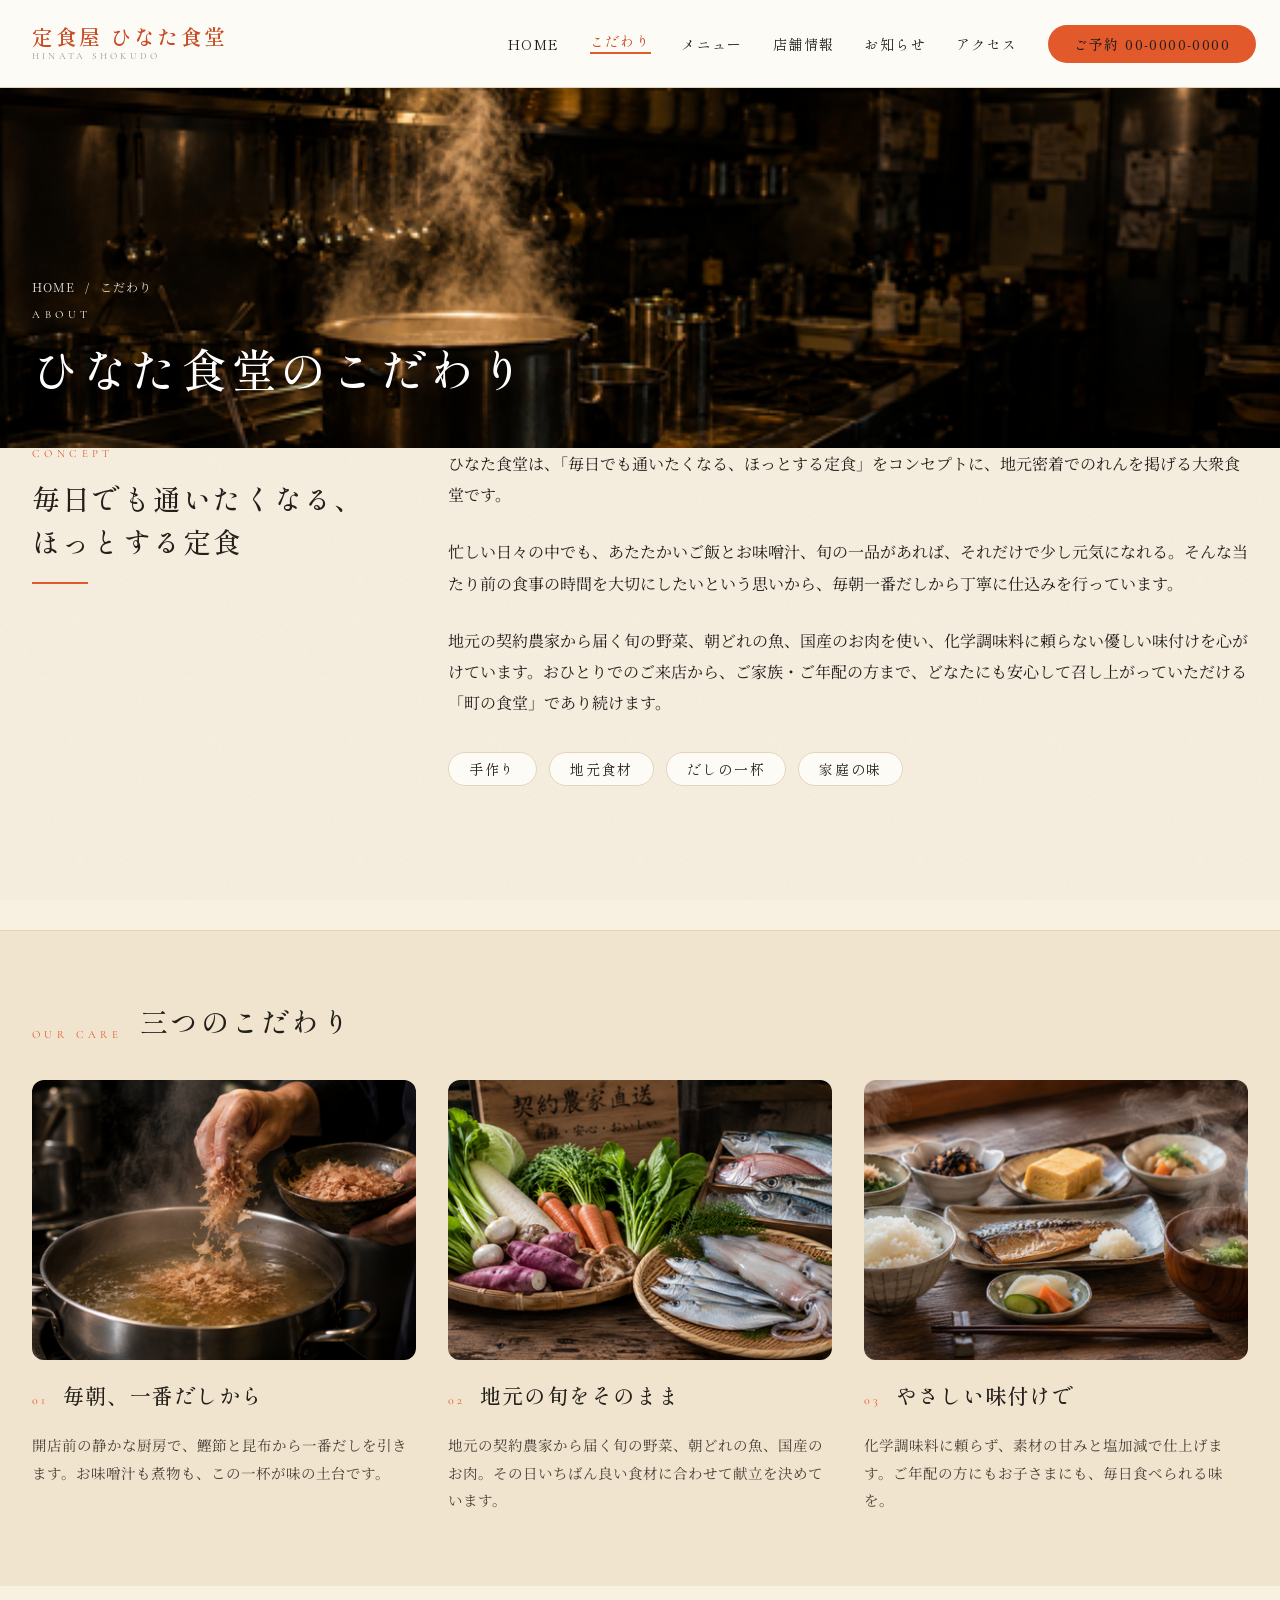
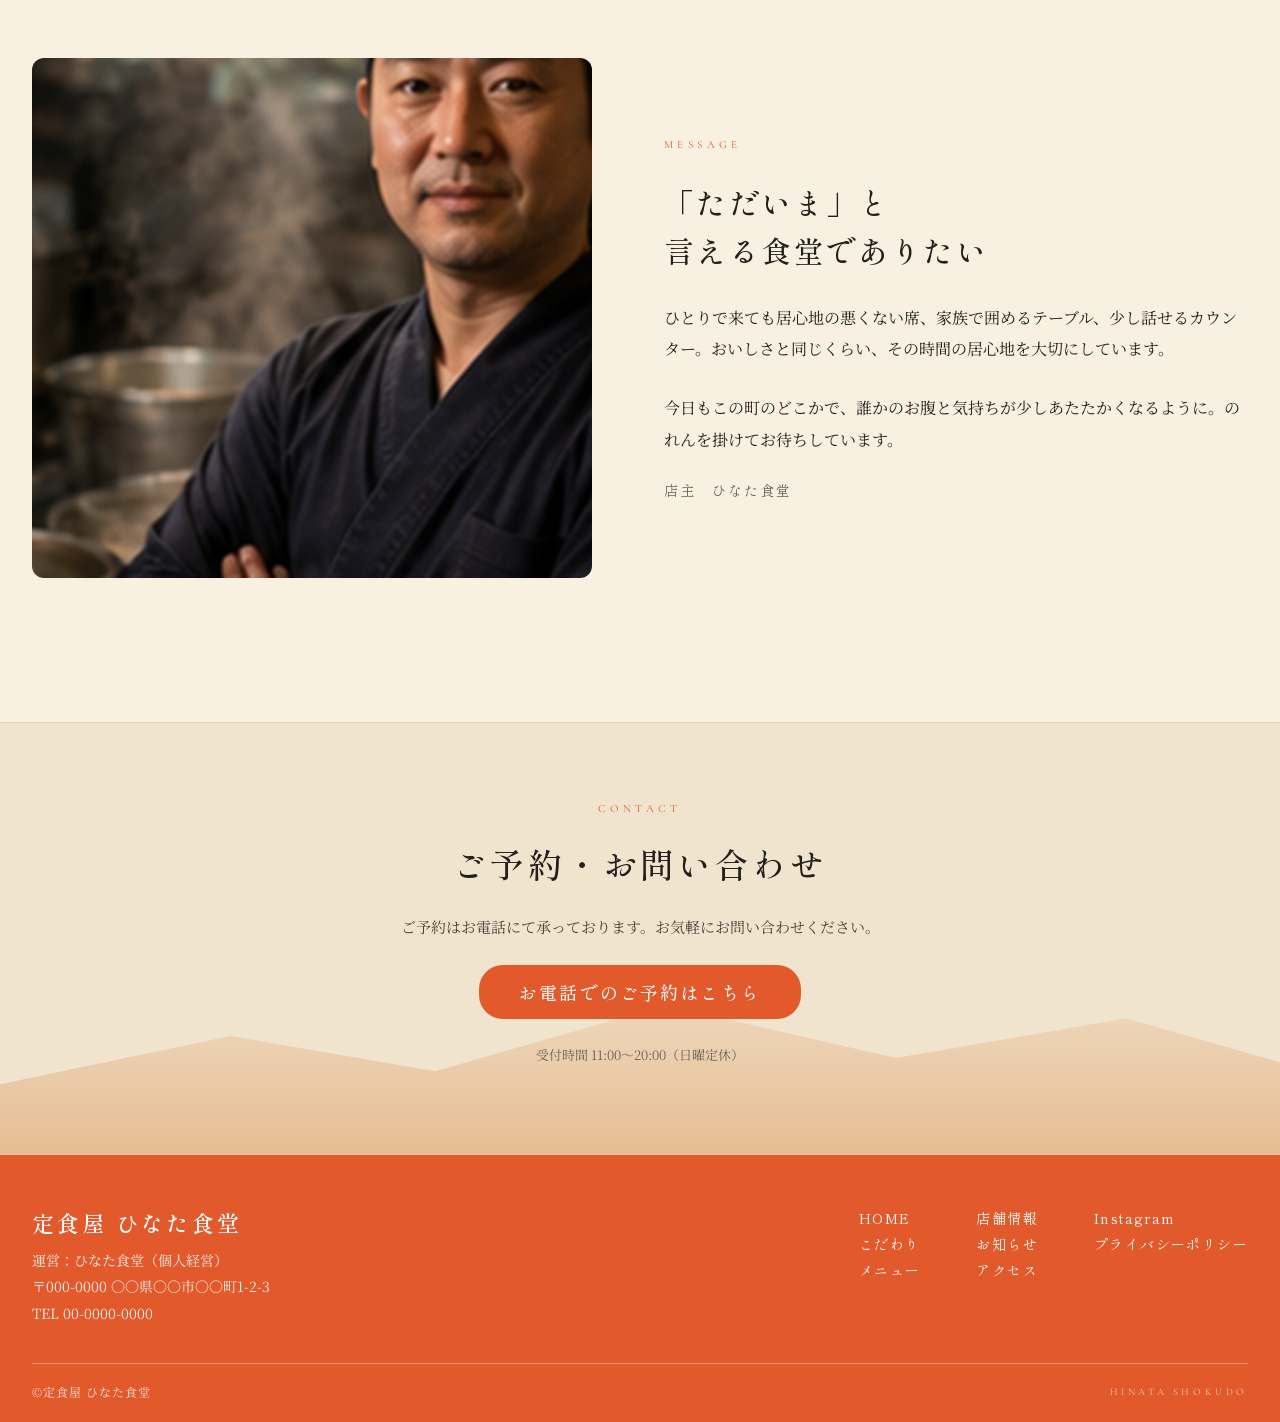
==== commit 8451dbf0: "Apply the reveal-then-call pattern to all "お電話でのご予約はこちら" CTAs Extend the two-step tap flow already u" ====
--- a/kodawari.html
+++ b/kodawari.html
@@ -41,10 +41,19 @@
         <span class="menu-toggle__icon" aria-hidden="true"><span></span><span></span><span></span></span>
         <span class="menu-toggle__label">メニュー</span>
       </button>
-      <a href="tel:00-0000-0000" class="mobile-reserve">
-        <svg class="mobile-reserve__icon" aria-hidden="true" width="18" height="18" viewBox="0 0 24 24" fill="none" stroke="currentColor" stroke-width="1.6" stroke-linecap="round" stroke-linejoin="round"><path d="M6 2v7a2 2 0 0 0 4 0V2M8 9v13M16 2c-1.2 1.6-1.8 3.4-1.8 5.5S14.8 11 16 12v10"/></svg>
-        <span>ご予約</span>
-      </a>
+      <div class="mobile-reserve-wrap">
+        <button type="button" class="mobile-reserve" aria-expanded="false" aria-controls="mobile-reserve-popover">
+          <svg class="mobile-reserve__icon" aria-hidden="true" width="18" height="18" viewBox="0 0 24 24" fill="none" stroke="currentColor" stroke-width="1.6" stroke-linecap="round" stroke-linejoin="round"><path d="M6 2v7a2 2 0 0 0 4 0V2M8 9v13M16 2c-1.2 1.6-1.8 3.4-1.8 5.5S14.8 11 16 12v10"/></svg>
+          <span>ご予約</span>
+        </button>
+        <div id="mobile-reserve-popover" class="mobile-reserve-popover" hidden>
+          <span class="mobile-reserve-popover__label">お電話でのご予約</span>
+          <a href="tel:00-0000-0000">
+            <svg aria-hidden="true" width="16" height="16" viewBox="0 0 24 24" fill="none" stroke="currentColor" stroke-width="1.8" stroke-linecap="round" stroke-linejoin="round"><path d="M22 16.92v3a2 2 0 0 1-2.18 2 19.79 19.79 0 0 1-8.63-3.07 19.5 19.5 0 0 1-6-6 19.79 19.79 0 0 1-3.07-8.67A2 2 0 0 1 4.11 2h3a2 2 0 0 1 2 1.72c.127.96.361 1.903.7 2.81a2 2 0 0 1-.45 2.11L8.09 9.91a16 16 0 0 0 6 6l1.27-1.27a2 2 0 0 1 2.11-.45c.907.339 1.85.573 2.81.7A2 2 0 0 1 22 16.92z"/></svg>
+            <span>00-0000-0000</span>
+          </a>
+        </div>
+      </div>
     </div>
   </div>
   <nav id="mobile-nav" class="mobile-nav" aria-label="モバイルナビゲーション" hidden>
@@ -176,7 +185,16 @@
         <span class="eyebrow">CONTACT</span>
         <h2 id="contact-heading">ご予約・お問い合わせ</h2>
         <p>ご予約はお電話にて承っております。お気軽にお問い合わせください。</p>
-        <a href="tel:00-0000-0000" class="btn-call">お電話でのご予約はこちら<span>00-0000-0000</span></a>
+        <div class="tel-reveal">
+          <button type="button" class="btn-call tel-reveal__trigger" aria-expanded="false">お電話でのご予約はこちら</button>
+          <div class="tel-reveal__popover" hidden>
+            <span class="tel-reveal__label">お電話でのご予約</span>
+            <a href="tel:00-0000-0000" class="tel-reveal__link">
+              <svg aria-hidden="true" width="18" height="18" viewBox="0 0 24 24" fill="none" stroke="currentColor" stroke-width="1.8" stroke-linecap="round" stroke-linejoin="round"><path d="M22 16.92v3a2 2 0 0 1-2.18 2 19.79 19.79 0 0 1-8.63-3.07 19.5 19.5 0 0 1-6-6 19.79 19.79 0 0 1-3.07-8.67A2 2 0 0 1 4.11 2h3a2 2 0 0 1 2 1.72c.127.96.361 1.903.7 2.81a2 2 0 0 1-.45 2.11L8.09 9.91a16 16 0 0 0 6 6l1.27-1.27a2 2 0 0 1 2.11-.45c.907.339 1.85.573 2.81.7A2 2 0 0 1 22 16.92z"/></svg>
+              <span>00-0000-0000</span>
+            </a>
+          </div>
+        </div>
         <span class="contact-section__hours">受付時間 11:00〜20:00（日曜定休）</span>
       </div>
     </section>
--- a/styles.css
+++ b/styles.css
@@ -152,14 +152,41 @@
 .menu-toggle[aria-expanded="true"] .menu-toggle__icon span:nth-child(1){transform:translateY(6px) rotate(45deg)}
 .menu-toggle[aria-expanded="true"] .menu-toggle__icon span:nth-child(2){opacity:0}
 .menu-toggle[aria-expanded="true"] .menu-toggle__icon span:nth-child(3){transform:translateY(-6px) rotate(-45deg)}
+.mobile-reserve-wrap{position:relative;height:100%}
 .mobile-reserve{
   display:flex;align-items:center;justify-content:center;gap:10px;
-  height:100%;
+  width:100%;height:100%;border:0;padding:0;
   background:var(--color-primary);
   color:#fff;
   font:500 13.5px/1 var(--font-mincho);letter-spacing:.1em;
+  cursor:pointer;
+  -webkit-tap-highlight-color:transparent;
 }
 .mobile-reserve__icon{color:#fff}
+
+.mobile-reserve-popover{
+  display:none;
+  position:absolute;top:calc(100% + 8px);right:0;
+  z-index:60;
+  min-width:230px;
+  padding:16px;
+  background:var(--color-surface);
+  border:1px solid var(--color-border);
+  border-radius:12px;
+}
+.mobile-reserve-popover:not([hidden]){display:flex;flex-direction:column;align-items:center}
+.mobile-reserve-popover__label{
+  display:block;margin-bottom:10px;
+  font:400 12px/1.6 var(--font-serif);color:var(--color-text-muted);letter-spacing:.04em;
+}
+.mobile-reserve-popover a{
+  display:flex;align-items:center;justify-content:center;gap:10px;
+  width:100%;padding:14px 20px;border-radius:24px;
+  background:var(--color-primary);color:#fff;
+  font:500 16px/1 var(--font-garamond);letter-spacing:.04em;
+  transition:background .15s;
+}
+.mobile-reserve-popover a:hover{background:var(--color-primary-dark);color:#fff}
 
 /* ── Mobile off-canvas nav panel ──────────────────────────────────── */
 .mobile-nav{
@@ -535,8 +562,38 @@
   transition:background .15s;
 }
 .btn-call:hover{background:var(--color-primary-dark);color:#fff}
-.btn-call span{font:400 20px/1 var(--font-garamond)}
 .contact-section__hours{font:400 13px/1.8 var(--font-serif);color:var(--color-text-muted)}
+
+/* ── Tel reveal (click-to-show-number CTAs) ─────────────────────────── */
+.tel-reveal{display:inline-flex;flex-direction:column;align-items:flex-start;gap:14px}
+.contact-section .tel-reveal{align-items:center}
+.tel-reveal__trigger{border:0;cursor:pointer;-webkit-tap-highlight-color:transparent}
+.tel-reveal__popover{display:none;flex-direction:column;align-items:center;gap:10px}
+.tel-reveal__popover:not([hidden]){display:flex}
+.tel-reveal__label{font:400 13px/1.6 var(--font-serif);color:var(--color-text-muted)}
+.tel-reveal__link{
+  display:inline-flex;align-items:center;gap:10px;
+  padding:14px 32px;border-radius:24px;
+  background:var(--color-primary);color:#fff;
+  font:500 18px/1 var(--font-mincho);letter-spacing:.08em;
+  transition:background .15s;
+}
+.tel-reveal__link:hover{background:var(--color-primary-dark);color:#fff}
+.tel-reveal__link span{font:400 18px/1 var(--font-garamond)}
+
+/* ── Plain page title (no photo hero — legal/simple pages) ─────────── */
+.page-intro{padding:64px 32px 0;max-width:1440px;margin:0 auto}
+.page-intro .eyebrow{display:block;margin-bottom:14px}
+.page-intro h1{font:500 clamp(28px,4vw,40px)/1.4 var(--font-mincho);color:var(--color-text);letter-spacing:.08em}
+
+/* ── Prose (long-form text pages) ────────────────────────────────────── */
+.prose{max-width:840px;display:flex;flex-direction:column;gap:20px}
+.prose p{font:400 16px/1.95 var(--font-serif);color:var(--color-text)}
+.prose h2{margin-top:16px;font:500 22px/1.5 var(--font-mincho);color:var(--color-text);letter-spacing:.06em}
+.prose ul{margin:0;padding-left:1.4em;display:flex;flex-direction:column;gap:8px}
+.prose li{font:400 16px/1.9 var(--font-serif);color:var(--color-text)}
+.prose a{text-decoration:underline}
+.prose__updated{font:400 13px/1.8 var(--font-serif);color:var(--color-text-muted);margin-top:12px}
 
 /* ── Footer ───────────────────────────────────────────────────────── */
 .site-footer{
@@ -598,6 +655,7 @@
 
   .page-hero{height:240px}
   .page-hero__content{padding:0 20px 28px;gap:10px}
+  .page-intro{padding:40px 20px 0}
   .page-hero__title{font-size:clamp(26px,7vw,32px)}
   .page-hero .img-slot{justify-content:flex-start;padding-top:22px}
   .page-hero .img-slot__caption{font-size:11px}
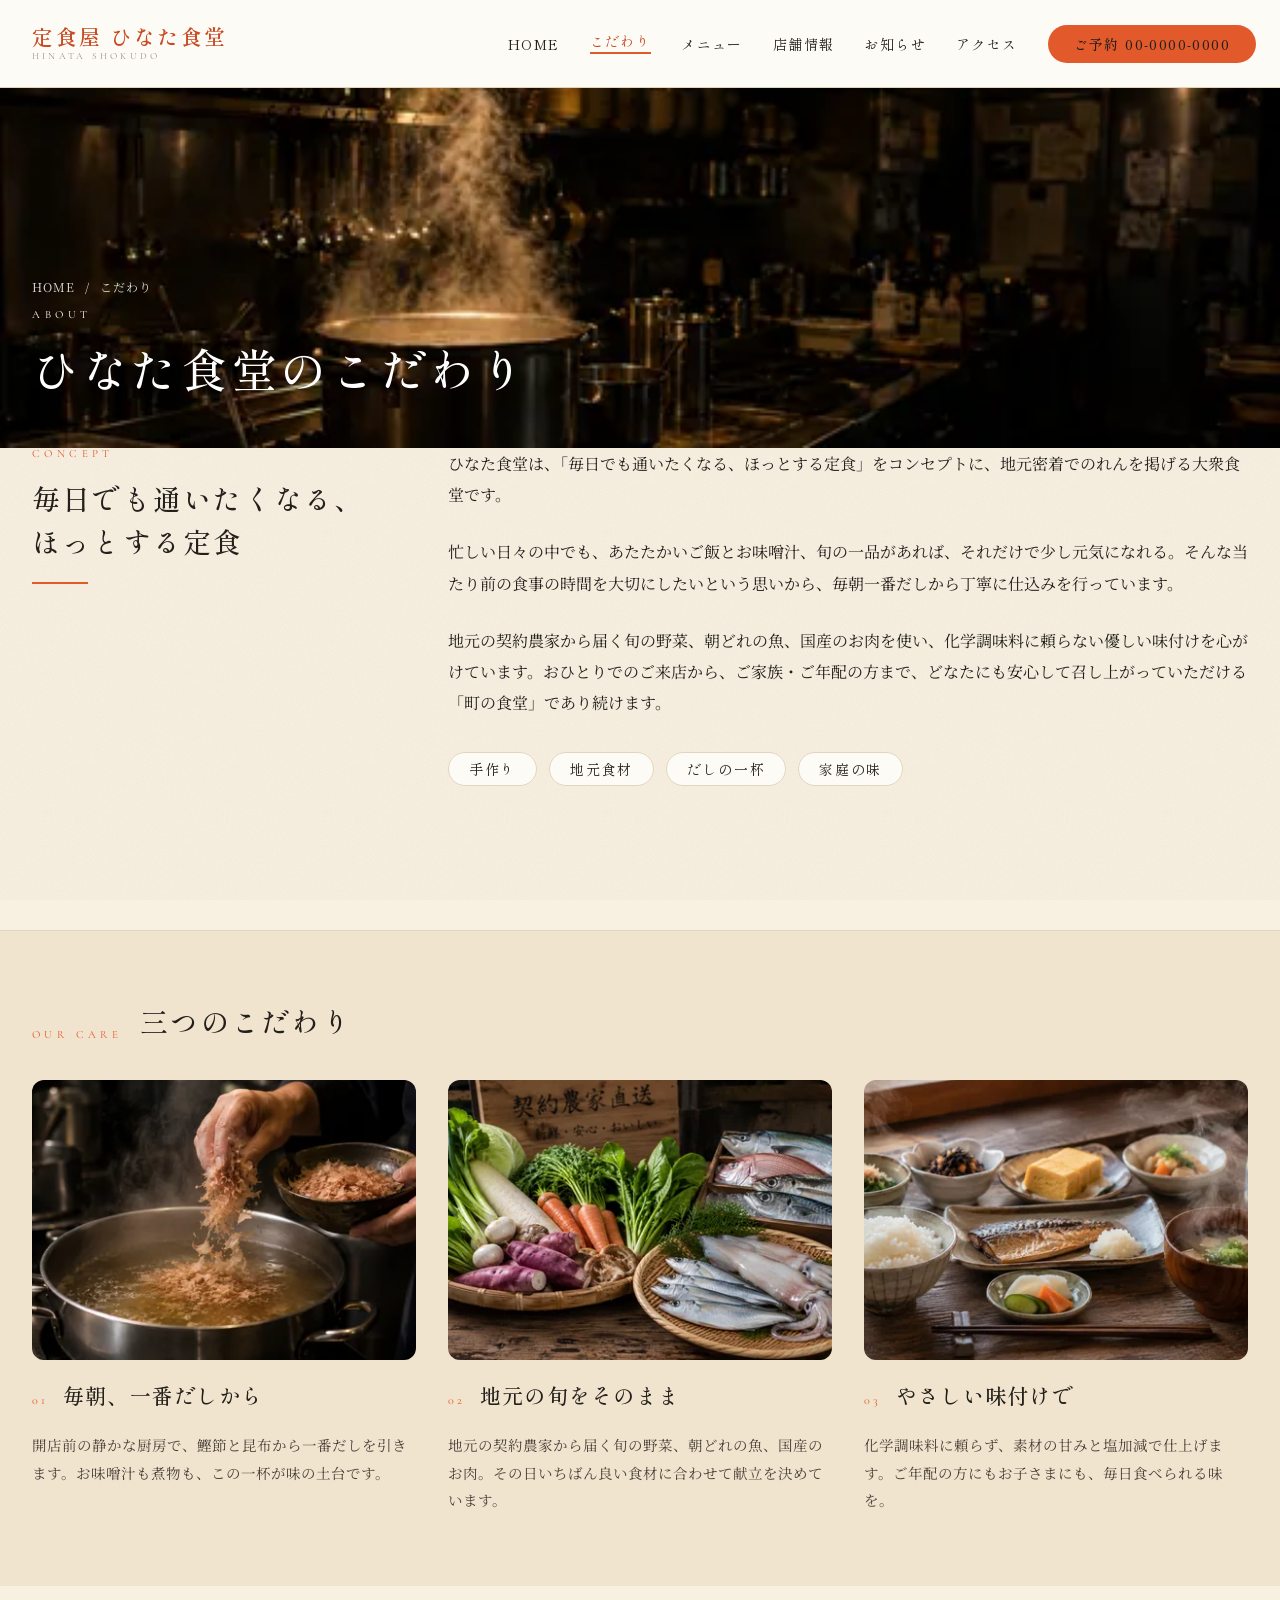
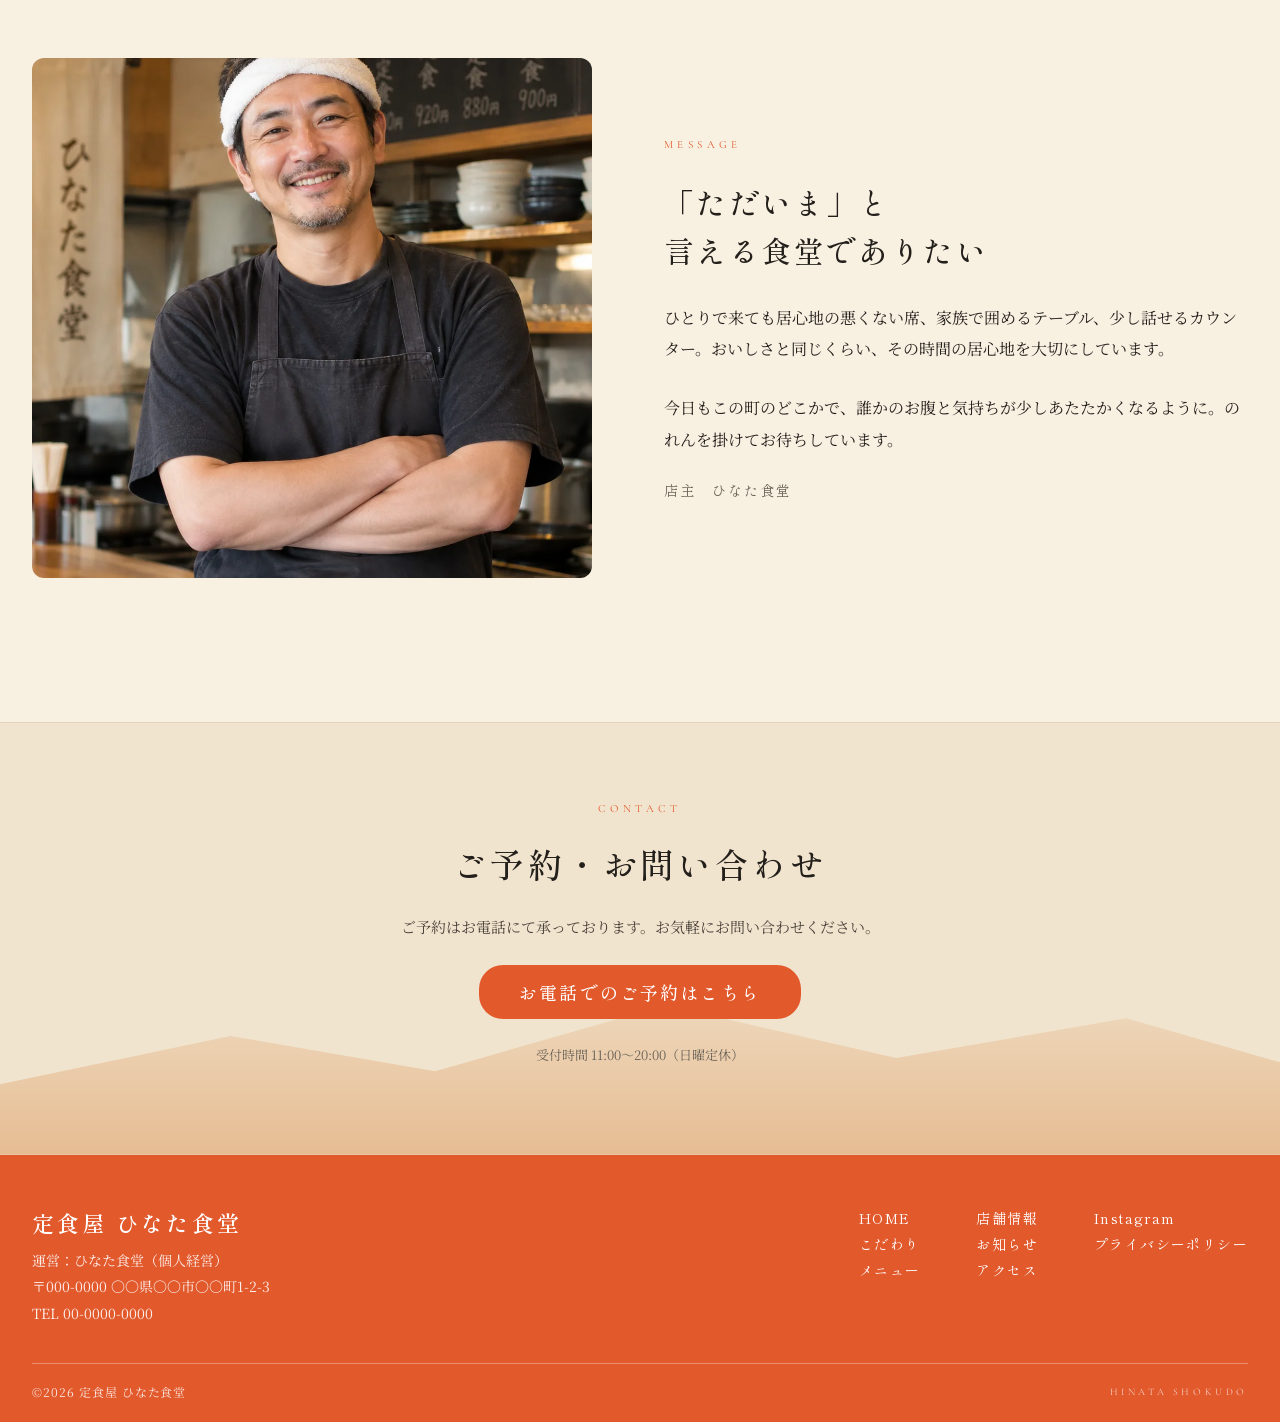
==== commit 26321b66: "Pre-release checklist pass: SEO, OGP, favicon, WebP images, a11y fixes Ran the release checklist aga" ====
--- a/kodawari.html
+++ b/kodawari.html
@@ -3,14 +3,32 @@
 <head>
 <meta charset="utf-8">
 <meta name="viewport" content="width=device-width, initial-scale=1">
-<title>こだわり | 定食屋 ひなた食堂</title>
-<meta name="description" content="ひなた食堂のこだわり。毎朝の一番だし、地元の契約農家から届く旬の野菜や朝どれの魚、化学調味料に頼らないやさしい味付け。店主のメッセージもご紹介します。">
-<meta property="og:title" content="こだわり | 定食屋 ひなた食堂">
+<meta name="robots" content="index,follow">
+<title>こだわりの一番だしと家庭の味 | 定食屋 ひなた食堂</title>
+<meta name="description" content="定食屋 ひなた食堂のこだわりをご紹介します。開店前の静かな厨房で鰹節と昆布から引く一番だし、地元の契約農家から届く旬の野菜や朝どれの魚・国産のお肉、化学調味料に頼らないやさしい味付け。おひとりでのご来店からご家族・ご年配の方まで、どなたにも安心して召し上がっていただける町の食堂でありたいという店主の思いと、日々の仕込みへの姿勢を、店主本人のメッセージとともにお伝えします。">
+<meta property="og:title" content="こだわりの一番だしと家庭の味 | 定食屋 ひなた食堂">
 <meta property="og:description" content="地元食材とだしにこだわった、家庭の味の定食屋のこだわりをご紹介します。">
+<link rel="canonical" href="https://hinata-shokudo.example.com/kodawari.html">
+<meta property="og:type" content="website">
+<meta property="og:url" content="https://hinata-shokudo.example.com/kodawari.html">
+<meta property="og:image" content="https://hinata-shokudo.example.com/images/og-kodawari.jpg">
+<meta property="og:image:width" content="1200">
+<meta property="og:image:height" content="630">
+<meta property="og:site_name" content="定食屋 ひなた食堂">
+<meta property="og:locale" content="ja_JP">
+<meta name="twitter:card" content="summary_large_image">
+<meta name="theme-color" content="#E2592C">
+<link rel="icon" href="/favicon.ico" sizes="any">
+<link rel="icon" type="image/png" sizes="32x32" href="/images/favicon-32.png">
+<link rel="icon" type="image/png" sizes="16x16" href="/images/favicon-16.png">
+<link rel="apple-touch-icon" sizes="180x180" href="/images/apple-touch-icon.png">
+<link rel="manifest" href="/site.webmanifest">
 <link rel="preconnect" href="https://fonts.googleapis.com">
 <link rel="preconnect" href="https://fonts.gstatic.com" crossorigin>
 <link href="https://fonts.googleapis.com/css2?family=Shippori+Mincho:wght@400;500;600;700&family=Noto+Serif+JP:wght@300;400;500;600&family=Cormorant+Garamond:ital,wght@0,300;0,400;0,500;1,400&display=swap" rel="stylesheet">
 <link rel="stylesheet" href="styles.css">
+<script type="application/ld+json">{"@context": "https://schema.org", "@type": "Restaurant", "name": "定食屋 ひなた食堂", "url": "https://hinata-shokudo.example.com/", "telephone": "+81-00-0000-0000", "servesCuisine": "定食・和食", "priceRange": "¥¥", "image": "https://hinata-shokudo.example.com/images/hero.webp", "address": {"@type": "PostalAddress", "postalCode": "000-0000", "addressRegion": "〇〇県", "addressLocality": "〇〇市", "streetAddress": "〇〇町1-2-3", "addressCountry": "JP"}, "openingHoursSpecification": [{"@type": "OpeningHoursSpecification", "dayOfWeek": ["Monday", "Tuesday", "Wednesday", "Thursday", "Friday", "Saturday"], "opens": "11:00", "closes": "14:30"}, {"@type": "OpeningHoursSpecification", "dayOfWeek": ["Monday", "Tuesday", "Wednesday", "Thursday", "Friday", "Saturday"], "opens": "17:00", "closes": "20:30"}]}</script>
+<script type="application/ld+json">{"@context": "https://schema.org", "@type": "BreadcrumbList", "itemListElement": [{"@type": "ListItem", "position": 1, "name": "HOME", "item": "https://hinata-shokudo.example.com/"}, {"@type": "ListItem", "position": 2, "name": "こだわり", "item": "https://hinata-shokudo.example.com/kodawari.html"}]}</script>
 </head>
 <body>
 <div class="texture" aria-hidden="true"></div>
@@ -70,7 +88,7 @@
   <section class="page-hero">
     <div class="page-hero__media">
       <div class="img-slot img-slot--dark" role="img" aria-label="ページヘッダー写真（厨房・だしを取る鍋／横長・暗めの引き）">
-        <img src="images/kodawari-hero.png" alt="ページヘッダー写真（厨房・だしを取る鍋／横長・暗めの引き）" loading="lazy" onerror="this.remove()">
+        <img src="images/kodawari-hero.webp" alt="ページヘッダー写真（厨房・だしを取る鍋／横長・暗めの引き）" fetchpriority="high" onerror="this.remove()">
         <svg width="28" height="28" viewBox="0 0 24 24" fill="none" stroke="currentColor" stroke-width="1.6" stroke-linecap="round" stroke-linejoin="round"><rect x="3" y="3" width="18" height="18" rx="2"/><circle cx="8.5" cy="8.5" r="1.5"/><path d="m21 15-5-5L5 21"/></svg>
         <span class="img-slot__caption">ページヘッダー写真（厨房・だしを取る鍋／横長・暗めの引き）</span>
       </div>
@@ -118,7 +136,7 @@
         <article class="care-card">
           <div class="care-card__media">
             <div class="img-slot" role="img" aria-label="一番だしを取る鍋・鰹節の手元">
-              <img src="images/care-dashi.png" alt="一番だしを取る鍋・鰹節の手元" loading="lazy" onerror="this.remove()">
+              <img src="images/care-dashi.webp" alt="一番だしを取る鍋・鰹節の手元" loading="lazy" onerror="this.remove()">
               <svg width="24" height="24" viewBox="0 0 24 24" fill="none" stroke="currentColor" stroke-width="1.6" stroke-linecap="round" stroke-linejoin="round"><rect x="3" y="3" width="18" height="18" rx="2"/><circle cx="8.5" cy="8.5" r="1.5"/><path d="m21 15-5-5L5 21"/></svg>
               <span class="img-slot__caption">一番だしを取る鍋・鰹節の手元</span>
             </div>
@@ -132,7 +150,7 @@
         <article class="care-card">
           <div class="care-card__media">
             <div class="img-slot" role="img" aria-label="契約農家の旬野菜・朝どれの魚">
-              <img src="images/care-ingredients.png" alt="契約農家の旬野菜・朝どれの魚" loading="lazy" onerror="this.remove()">
+              <img src="images/care-ingredients.webp" alt="契約農家の旬野菜・朝どれの魚" loading="lazy" onerror="this.remove()">
               <svg width="24" height="24" viewBox="0 0 24 24" fill="none" stroke="currentColor" stroke-width="1.6" stroke-linecap="round" stroke-linejoin="round"><rect x="3" y="3" width="18" height="18" rx="2"/><circle cx="8.5" cy="8.5" r="1.5"/><path d="m21 15-5-5L5 21"/></svg>
               <span class="img-slot__caption">契約農家の旬野菜・朝どれの魚</span>
             </div>
@@ -146,7 +164,7 @@
         <article class="care-card">
           <div class="care-card__media">
             <div class="img-slot" role="img" aria-label="定食一式の卓上（湯気）">
-              <img src="images/care-table.png" alt="定食一式の卓上（湯気）" loading="lazy" onerror="this.remove()">
+              <img src="images/care-table.webp" alt="定食一式の卓上（湯気）" loading="lazy" onerror="this.remove()">
               <svg width="24" height="24" viewBox="0 0 24 24" fill="none" stroke="currentColor" stroke-width="1.6" stroke-linecap="round" stroke-linejoin="round"><rect x="3" y="3" width="18" height="18" rx="2"/><circle cx="8.5" cy="8.5" r="1.5"/><path d="m21 15-5-5L5 21"/></svg>
               <span class="img-slot__caption">定食一式の卓上（湯気）</span>
             </div>
@@ -164,7 +182,7 @@
       <div class="owner-section">
         <div class="owner-section__media">
           <div class="img-slot" role="img" aria-label="店主の人物写真（厨房・縦長）">
-            <img src="images/owner.png" alt="店主の人物写真（厨房・縦長）" loading="lazy" onerror="this.remove()">
+            <img src="images/owner.webp" alt="店主の人物写真（厨房・縦長）" loading="lazy" onerror="this.remove()">
             <svg width="26" height="26" viewBox="0 0 24 24" fill="none" stroke="currentColor" stroke-width="1.6" stroke-linecap="round" stroke-linejoin="round"><rect x="3" y="3" width="18" height="18" rx="2"/><circle cx="8.5" cy="8.5" r="1.5"/><path d="m21 15-5-5L5 21"/></svg>
             <span class="img-slot__caption">店主の人物写真（厨房・縦長）</span>
           </div>
@@ -224,7 +242,7 @@
       </div>
     </div>
     <div class="site-footer__bottom">
-      <span class="site-footer__copyright">©定食屋 ひなた食堂</span>
+      <span class="site-footer__copyright">©2026 定食屋 ひなた食堂</span>
       <span class="site-footer__romaji">HINATA SHOKUDO</span>
     </div>
   </footer>
